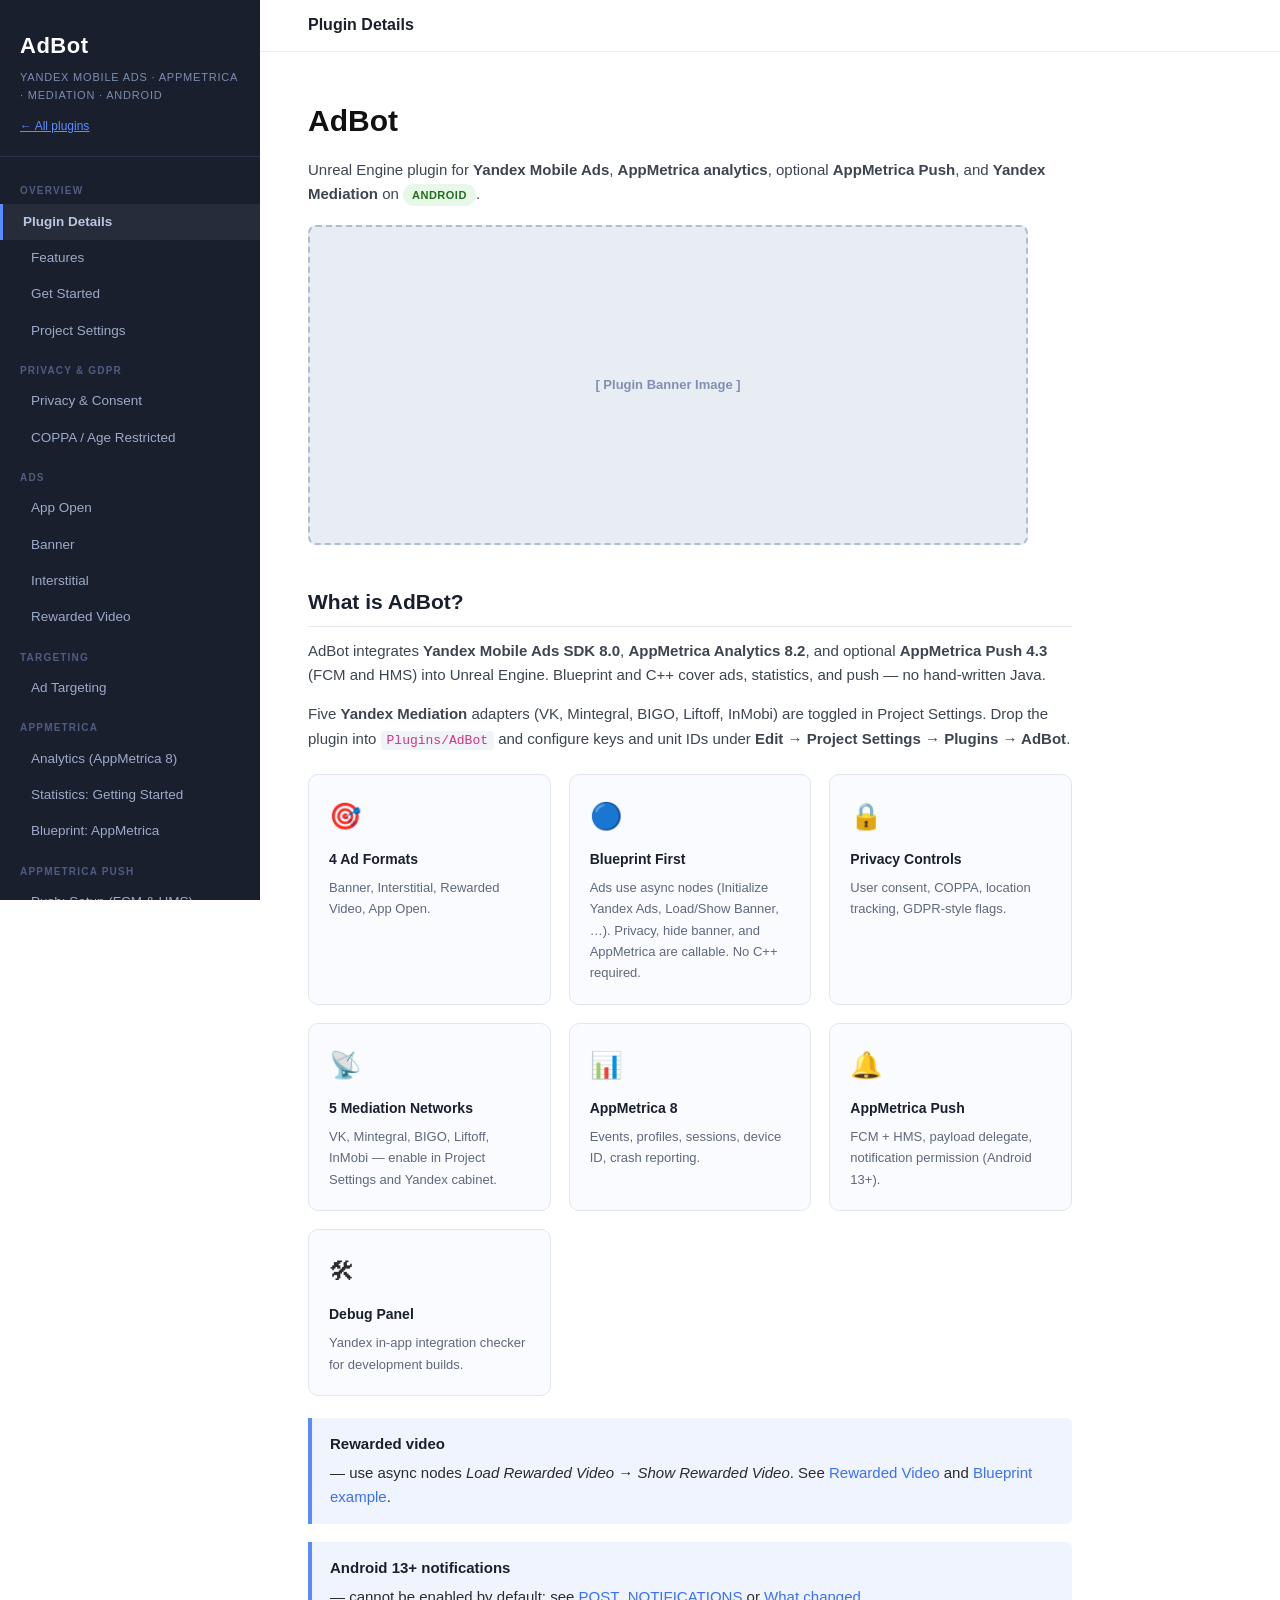
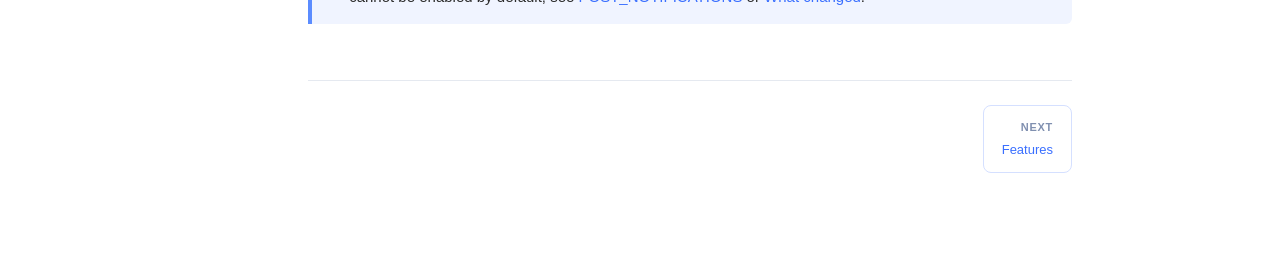
==== adbot/index.html @ af3981cb "44" ====
<!DOCTYPE html>
<html lang="en">
<head>
<meta charset="UTF-8">
<meta name="viewport" content="width=device-width, initial-scale=1.0">
<title>AdBot — Yandex Ads, AppMetrica, Push &amp; Mediation for Unreal Engine</title>
<link rel="stylesheet" href="../css/style.css">
</head>
<body>

<button id="hamburger" onclick="document.getElementById('sidebar').classList.toggle('open')">☰</button>

<!-- ===== SIDEBAR ===== -->
<nav id="sidebar">
  <div class="brand">
    <h1>AdBot</h1>
    <div class="tagline">Yandex Mobile Ads · AppMetrica · Mediation · Android</div>
    <p style="margin-top:12px;font-size:12px;"><a href="../index.html" style="color:#5b8cff;">← All plugins</a></p>
  </div>
  <nav>
    <div class="nav-section">Overview</div>
    <a href="#" class="top-level active" onclick="show('home',this)">Plugin Details</a>
    <a href="#" onclick="show('features',this)">Features</a>
    <a href="#" onclick="show('setup',this)">Get Started</a>
    <a href="#" onclick="show('settings',this)">Project Settings</a>

    <div class="nav-section">Privacy &amp; GDPR</div>
    <a href="#" onclick="show('privacy',this)">Privacy &amp; Consent</a>
    <a href="#" onclick="show('coppa',this)">COPPA / Age Restricted</a>

    <div class="nav-section">Ads</div>
    <a href="#" onclick="show('appopen',this)">App Open</a>
    <a href="#" onclick="show('banner',this)">Banner</a>
    <a href="#" onclick="show('interstitial',this)">Interstitial</a>
    <a href="#" onclick="show('rewarded',this)">Rewarded Video</a>

    <div class="nav-section">Targeting</div>
    <a href="#" onclick="show('targeting',this)">Ad Targeting</a>

    <div class="nav-section">AppMetrica</div>
    <a href="#" onclick="show('appmetrica',this)">Analytics (AppMetrica 8)</a>
    <a href="#" onclick="show('metrica-start',this)">Statistics: Getting Started</a>
    <a href="#" onclick="show('bp-metrica',this)">Blueprint: AppMetrica</a>

    <div class="nav-section">AppMetrica Push</div>
    <a href="#" onclick="show('push-setup',this)">Push: Setup (FCM &amp; HMS)</a>
    <a href="#" onclick="show('bp-push',this)">Blueprint: Push Graphs</a>

    <div class="nav-section">Build &amp; SDK</div>
    <a href="#" onclick="show('integration-changes',this)">What Changed (checklist)</a>
    <a href="#" onclick="show('sdk-build',this)">SDK Versions &amp; Android Build</a>
    <a href="#" onclick="show('tips',this)">Tips &amp; troubleshooting</a>

    <div class="nav-section">Blueprint Examples</div>
    <a href="#" onclick="show('bp-privacy',this)">Privacy</a>
    <a href="#" onclick="show('bp-appopen',this)">App Open</a>
    <a href="#" onclick="show('bp-banner',this)">Banner</a>
    <a href="#" onclick="show('bp-interstitial',this)">Interstitial</a>
    <a href="#" onclick="show('bp-rewarded',this)">Rewarded Video</a>

    <div class="nav-section">C++ Examples</div>
    <a href="#" onclick="show('cpp-setup',this)">C++ Setup</a>
    <a href="#" onclick="show('cpp-banner',this)">Banner</a>
    <a href="#" onclick="show('cpp-interstitial',this)">Interstitial</a>
    <a href="#" onclick="show('cpp-rewarded',this)">Rewarded Video</a>

    <div class="nav-section">Mediation</div>
    <a href="#" onclick="show('mediation',this)">Yandex Mediation (5 networks)</a>

    <div class="nav-section">Support</div>
    <a href="#" onclick="show('faq',this)">FAQ</a>
    <a href="#" onclick="show('debug',this)">Debug Panel</a>
    <a href="#" onclick="show('issues',this)">Issues &amp; requests</a>
    <a href="#" onclick="show('contact',this)">Contact</a>
  </nav>
</nav>

<!-- ===== CONTENT ===== -->
<div id="content">

<!-- HOME -->
<section id="home" class="page-section active">
  <div class="topbar"><h2>Plugin Details</h2></div>
  <article>
    <h1>AdBot</h1>
    <p>Unreal Engine plugin for <strong>Yandex Mobile Ads</strong>, <strong>AppMetrica analytics</strong>, optional <strong>AppMetrica Push</strong>, and <strong>Yandex Mediation</strong> on <span class="badge android">Android</span>.</p>
    <div class="img-placeholder lg">[ Plugin Banner Image ]</div>
    <h2>What is AdBot?</h2>
    <p>AdBot integrates <strong>Yandex Mobile Ads SDK 8.0</strong>, <strong>AppMetrica Analytics 8.2</strong>, and optional <strong>AppMetrica Push 4.3</strong> (FCM and HMS) into Unreal Engine. Blueprint and C++ cover ads, statistics, and push — no hand-written Java.</p>
    <p>Five <strong>Yandex Mediation</strong> adapters (VK, Mintegral, BIGO, Liftoff, InMobi) are toggled in Project Settings. Drop the plugin into <code>Plugins/AdBot</code> and configure keys and unit IDs under <strong>Edit → Project Settings → Plugins → AdBot</strong>.</p>
    <div class="feature-grid">
      <div class="feature-card"><div class="icon">🎯</div><h4>4 Ad Formats</h4><p>Banner, Interstitial, Rewarded Video, App Open.</p></div>
      <div class="feature-card"><div class="icon">🔵</div><h4>Blueprint First</h4><p>Ads use async nodes (Initialize Yandex Ads, Load/Show Banner, …). Privacy, hide banner, and AppMetrica are callable. No C++ required.</p></div>
      <div class="feature-card"><div class="icon">🔒</div><h4>Privacy Controls</h4><p>User consent, COPPA, location tracking, GDPR-style flags.</p></div>
      <div class="feature-card"><div class="icon">📡</div><h4>5 Mediation Networks</h4><p>VK, Mintegral, BIGO, Liftoff, InMobi — enable in Project Settings and Yandex cabinet.</p></div>
      <div class="feature-card"><div class="icon">📊</div><h4>AppMetrica 8</h4><p>Events, profiles, sessions, device ID, crash reporting.</p></div>
      <div class="feature-card"><div class="icon">🔔</div><h4>AppMetrica Push</h4><p>FCM + HMS, payload delegate, notification permission (Android 13+).</p></div>
      <div class="feature-card"><div class="icon">🛠</div><h4>Debug Panel</h4><p>Yandex in-app integration checker for development builds.</p></div>
    </div>

    <div class="callout" style="margin-top:16px;">
      <strong>Rewarded video</strong> — use async nodes <em>Load Rewarded Video</em> → <em>Show Rewarded Video</em>. See <a href="#" onclick="show('rewarded',document.querySelector('[onclick*=rewarded]'));return false;">Rewarded Video</a> and <a href="#" onclick="show('bp-rewarded',document.querySelector('[onclick*=bp-rewarded]'));return false;">Blueprint example</a>.
    </div>
    <div class="callout" style="margin-top:12px;">
      <strong>Android 13+ notifications</strong> — cannot be enabled by default; see <a href="#" onclick="show('push-setup',document.querySelector('[onclick*=push-setup]'));return false;">POST_NOTIFICATIONS</a> or <a href="#" onclick="show('integration-changes',document.querySelector('[onclick*=integration-changes]'));return false;">What changed</a>.
    </div>
    <div class="page-nav">
      <span></span>
      <a href="#" class="next" onclick="show('features',document.querySelector('[onclick*=features]'))">
        <span class="label">Next</span>Features
      </a>
    </div>
  </article>
</section>

<!-- FEATURES -->
<section id="features" class="page-section">
  <div class="topbar"><h2>Features</h2></div>
  <article>
    <h1>Features</h1>
    <h2>Ad Formats</h2>
    <table>
      <thead><tr><th>Format</th><th>Blueprint</th><th>C++</th><th>Notes</th></tr></thead>
      <tbody>
        <tr><td>Banner</td><td>✅ Async nodes</td><td>✅</td><td>8 size presets (0–7), auto-load at startup, Invalid SDK retries, no-fill retry</td></tr>
        <tr><td>Interstitial</td><td>✅ Async nodes</td><td>✅</td><td>Full-screen, load → show pattern</td></tr>
        <tr><td>Rewarded Video</td><td>✅ Async nodes</td><td>✅</td><td>Load → show → Reward Granted; reload after dismiss</td></tr>
        <tr><td>App Open</td><td>✅ Async nodes</td><td>✅</td><td>Vertical format, ideal for splash screens</td></tr>
      </tbody>
    </table>
    <h2>Blueprint async nodes</h2>
    <p>Search the node menu under <strong>AdBot</strong>. Each load/show pair is an async action (execution pins + delegate outputs).</p>
    <table>
      <thead><tr><th>Node</th><th>Menu category</th></tr></thead>
      <tbody>
        <tr><td>Initialize Yandex Ads</td><td>AdBot</td></tr>
        <tr><td>Load Banner / Show Banner</td><td>AdBot | Banner</td></tr>
        <tr><td>Load Interstitial / Show Interstitial</td><td>AdBot | Interstitial</td></tr>
        <tr><td>Load Rewarded Video / Show Rewarded Video</td><td>AdBot | Rewarded</td></tr>
        <tr><td>Load App Open / Show App Open</td><td>AdBot | App Open</td></tr>
      </tbody>
    </table>
    <p>Load/show nodes expose object tokens and structured errors: <strong>Banner View</strong>, <strong>Interstitial Ad</strong>, <strong>Video</strong>, <strong>App Open Ad</strong>, plus <code>FAdBotAdError</code>. Fullscreen tokens are single-use Blueprint proxies; the native Yandex ad object stays on Android.</p>
    <div class="img-placeholder md has-img">
      <img src="images/bp-load-banner-show-banner.png" alt="Load Banner and Show Banner async nodes (AdBot | Banner)" loading="lazy">
    </div>
    <h2>Privacy &amp; Compliance</h2>
    <table>
      <thead><tr><th>Feature</th><th>Blueprint Node</th></tr></thead>
      <tbody>
        <tr><td>User Consent (GDPR)</td><td>Set Yandex Ads User Consent</td></tr>
        <tr><td>Location Tracking</td><td>Set Yandex Ads Location Tracking Enabled</td></tr>
        <tr><td>Age Restricted (COPPA)</td><td>Set Yandex Ads Age Restricted User</td></tr>
        <tr><td>IAB TCF v2.0</td><td>Via certified CMP — SDK reads SharedPreferences</td></tr>
      </tbody>
    </table>
    <h2>Ad Targeting</h2>
    <p>Optional per-request targeting via <code>AdTargeting</code>: age, gender, geo-location, context query, context tags. All configured through Blueprint before loading ads.</p>
    <h2>AppMetrica Analytics (mobile)</h2>
    <p>AdBot ships <strong>AppMetrica Android SDK 8.2.x</strong> — this is the mobile analytics product paired with Yandex Ads (not the web Yandex.Metrica counter). Report custom events, user profiles, sessions, and crashes from Blueprint (<em>AdBot|AppMetrica</em>).</p>
    <h2>Yandex Mediation (5 networks)</h2>
    <p>Optional adapters: <strong>VK Ads (myTarget)</strong>, <strong>Mintegral</strong>, <strong>BIGO Ads</strong>, <strong>Liftoff (Vungle)</strong>, <strong>InMobi</strong>. Each has a toggle under <em>Project Settings → Yandex Mediation (Android)</em>. Enable the network in the <a href="https://partner.yandex.ru/" target="_blank" rel="noopener">Yandex Advertising Network</a> partner cabinet, then rebuild the APK. No extra Blueprint code.</p>
    <h2>AppMetrica Push (optional)</h2>
    <p>When <em>Enable AppMetrica Push</em> is on, the APK includes FCM/HMS providers. See <a href="#" onclick="show('push-setup',document.querySelector('[onclick*=push-setup]'));return false;">Push: Setup</a>.</p>
    <div class="page-nav">
      <a href="#" onclick="show('home',document.querySelector('[onclick*=home]'))"><span class="label">Previous</span>Plugin Details</a>
      <a href="#" class="next" onclick="show('setup',document.querySelector('[onclick*=setup]'))"><span class="label">Next</span>Get Started</a>
    </div>
  </article>
</section>

<!-- GET STARTED -->
<section id="setup" class="page-section">
  <div class="topbar"><h2>Get Started</h2></div>
  <article>
    <h1>Get Started</h1>
    <h2>Requirements</h2>
    <ul>
      <li>Unreal Engine 5.x</li>
      <li>Android target platform configured in project</li>
      <li>minSdkVersion 21 or higher</li>
      <li>Account in <a href="https://partner.yandex.ru/" target="_blank">Yandex Advertising Network</a></li>
    </ul>
    <h2>1. Add the Plugin</h2>
    <p>Copy the <code>AdBot</code> plugin folder into your project's <code>Plugins/</code> directory:</p>
    <pre><code>YourProject/
  Plugins/
    AdBot/          ← paste here
      AdBot.uplugin
      Source/
      Platforms/</code></pre>
    <p>Restart the editor. In <strong>Edit → Plugins</strong>, find <em>AdBot</em> under the Advertising category and enable it.</p>
    <h2>2. Configure Ad Unit IDs</h2>
    <p>Open <strong>Edit → Project Settings → Plugins → AdBot</strong> and enter your Yandex Advertising Network placement IDs:</p>
    <div class="img-placeholder md has-img">
      <img src="images/project-settings-adbot.png" alt="Edit → Project Settings → Plugins → AdBot" loading="lazy">
    </div>
    <table>
      <thead><tr><th>Setting</th><th>Description</th></tr></thead>
      <tbody>
        <tr><td>Banner Ad Unit ID</td><td>Placement ID for banner ads</td></tr>
        <tr><td>Interstitial Unit ID</td><td>Placement ID for interstitial ads</td></tr>
        <tr><td>Rewarded Unit ID</td><td>Placement ID for rewarded video</td></tr>
        <tr><td>App Open Ad Unit ID</td><td>Placement ID for app-open format</td></tr>
        <tr><td>Default Banner Size Preset</td><td>Fallback only if <em>Auto Load Banner on SDK Init</em> is on (index 0 = Sticky 320&nbsp;dp classic banner)</td></tr>
        <tr><td>Auto Load Banner on SDK Init</td><td>Off by default — use <em>Load Banner</em> from Blueprint for size</td></tr>
        <tr><td>Init Yandex Ads SDK at Startup</td><td>Initialize from <code>GameActivity.onCreate</code> — or call async <em>Initialize Yandex Ads</em> from Blueprint</td></tr>
        <tr><td>AppMetrica API Key</td><td>AppMetrica cabinet key — strongly recommended for Ads 8</td></tr>
        <tr><td>Init AppMetrica at Startup</td><td><code>AppMetrica.activate</code> from onCreate</td></tr>
        <tr><td>Banner No-Fill Max Retries</td><td>Auto-retry count on empty inventory (0 = disabled)</td></tr>
        <tr><td>Banner No-Fill Retry Delay</td><td>Seconds between auto-retries (1–600)</td></tr>
      </tbody>
    </table>
    <div class="callout">
      <strong>Demo ad units for testing</strong>
      Yandex provides demo placement IDs that always return test ads:<br>
      <code>demo-banner-yandex</code> · <code>demo-interstitial-yandex</code> · <code>demo-rewarded-yandex</code> · <code>demo-appopenad-yandex</code>
    </div>
    <h2>3. Initialize in Blueprint</h2>
    <p>Recommended chain: privacy → <strong>Activate AppMetrica</strong> (or <em>Init AppMetrica at Startup</em>) → <strong>Initialize Yandex Ads</strong> once per session (Game Instance <em>Event Init</em>), unless <em>Init Yandex Ads SDK at Startup</em> already ran on Android:</p>
    <div class="img-placeholder md has-img">
      <img src="images/bp-load-ad-async-nodes.png" alt="AdBot async load nodes: Load Banner, Load Interstitial, Load Rewarded Video, Load App Open" loading="lazy">
    </div>
    <div class="callout warn">
      <strong>Privacy first</strong>
      If you use a consent dialog, call <strong>Set Yandex Ads User Consent</strong> and other privacy nodes <em>before</em> <strong>Initialize Yandex Ads</strong> (or before the first ad load if using startup init).
    </div>
    <h2>4. Package for Android</h2>
    <p>Build the project targeting Android. The plugin's UPL adds Yandex SDK and VK adapter Gradle dependencies automatically.</p>
    <div class="page-nav">
      <a href="#" onclick="show('features',document.querySelector('[onclick*=features]'))"><span class="label">Previous</span>Features</a>
      <a href="#" class="next" onclick="show('settings',document.querySelector('[onclick*=settings]'))"><span class="label">Next</span>Project Settings</a>
    </div>
  </article>
</section>

<!-- INTEGRATION CHANGES -->
<section id="integration-changes" class="page-section">
  <div class="topbar"><h2>What Changed</h2></div>
  <article>
    <h1>Integration checklist — what changed</h1>
    <p>If you upgraded AdBot or moved settings out of <code>DefaultGame.ini</code>, verify this table. <strong>Much of the Android behaviour is no longer “set once in Editor only”.</strong></p>
    <table>
      <thead><tr><th>Topic</th><th>Old assumption</th><th>Current behaviour</th></tr></thead>
      <tbody>
        <tr><td><strong>Settings file</strong></td><td><code>[/Script/AdBot.AdBotSettings]</code> in <code>DefaultGame.ini</code></td><td><strong>Ignored.</strong> Use <code>Config/DefaultAdBot.ini</code> only (<code>config = AdBot</code>).</td></tr>
        <tr><td><strong>Packaging</strong></td><td>Any copied ini path</td><td>UPL reads <strong>project root</strong> <code>Config/DefaultAdBot.ini</code>. In <code>DefaultGame.ini</code>, <code>AllowedConfigFiles</code> must be <code>Config/DefaultAdBot.ini</code> (not a wrong subfolder).</td></tr>
        <tr><td><strong>Banner size</strong></td><td>One preset in Project Settings</td><td><strong>Load Banner → Banner Size</strong> wins. <em>Default Banner Size Preset</em> applies only if <em>Auto Load Banner on SDK Init</em> is on and Blueprint has not called <em>Load Banner</em>.</td></tr>
        <tr><td><strong>AppMetrica statistics</strong></td><td>Same switch as push</td><td><strong>Independent.</strong> Analytics can work while push does not.</td></tr>
        <tr><td><strong>Push activation</strong></td><td>Immediate at startup</td><td>With <em>Init AppMetrica Push at Startup</em>, activation waits for Yandex SDK init and <strong>first successful banner</strong> <code>onAdLoaded</code> (~90&nbsp;s fallback).</td></tr>
        <tr><td><strong>HMS transport</strong></td><td>Often on by default</td><td><strong>Off by default</strong> — enable only for Huawei with HMS credentials.</td></tr>
        <tr><td><strong>Notifications (Android 13+)</strong></td><td>Manifest permission = notifications on</td><td><strong>Not true.</strong> User must approve the runtime dialog — see <a href="#" onclick="show('push-setup',document.querySelector('[onclick*=push-setup]'));return false;">Push setup</a>.</td></tr>
        <tr><td><strong>Firebase / FCM</strong></td><td>Only manual fields or only json path</td><td><strong>Prefer Google Services Json</strong> toggle + <strong>Google Services Json Path</strong> (when On and file exists), or toggle Off + manual Firebase fields. Rebuild APK after change.</td></tr>
        <tr><td><strong>SDK init (Blueprint)</strong></td><td>Callable <em>Load Ad Data</em></td><td>Async <strong>Initialize Yandex Ads</strong> → exec <em>Ad Data Loaded</em>. Pure <strong>Is Ad Data Loaded</strong> to gate loads.</td></tr>
      </tbody>
    </table>
    <div class="callout danger">
      <strong>Notifications off after install (Android 13+)</strong>
      You <strong>cannot</strong> enable notifications “by default” without a user dialog. Manifest <code>POST_NOTIFICATIONS</code> + <em>Request Post Notifications Permission</em> in Blueprint are both required.
    </div>
    <h2>Кратко (RU)</h2>
    <ul>
      <li>Настройки AdBot — только в <code>Config/DefaultAdBot.ini</code>, не в <code>DefaultGame.ini</code>.</li>
      <li><strong>Статистика</strong> AppMetrica и <strong>push</strong> — разные цепочки; статистика может работать без доставки push.</li>
      <li><strong>Android 13+:</strong> уведомления <strong>нельзя</strong> включить автоматически — нужен системный диалог и согласие пользователя.</li>
      <li>После изменения push/Firebase — <strong>полная пересборка APK</strong>.</li>
      <li><strong>Firebase:</strong> переключатель <em>Prefer Google Services Json</em> + путь к json <strong>или</strong> ручные поля Firebase (см. Project Settings).</li>
    </ul>
    <div class="page-nav">
      <a href="#" onclick="show('settings',document.querySelector('[onclick*=settings]'))"><span class="label">Previous</span>Project Settings</a>
      <a href="#" onclick="show('push-setup',document.querySelector('[onclick*=push-setup]'))"><span class="label">Next</span>Push setup</a>
    </div>
  </article>
</section>

<!-- PROJECT SETTINGS -->
<section id="settings" class="page-section">
  <div class="topbar"><h2>Project Settings</h2></div>
  <article>
    <h1>Project Settings</h1>
    <p>All AdBot settings live in <strong>Edit → Project Settings → Plugins → AdBot</strong> and are saved to <code>Config/DefaultAdBot.ini</code> in the <strong>project root</strong> (<code>config = AdBot</code>). Do <strong>not</strong> use <code>DefaultGame.ini</code> for <code>[/Script/AdBot.AdBotSettings]</code> — that section is ignored.</p>
    <div class="img-placeholder md has-img">
      <img src="images/project-settings-adbot.png" alt="Project Settings → Plugins → AdBot panel" loading="lazy">
    </div>
    <h2>Startup</h2>
    <table>
      <thead><tr><th>Property</th><th>Default</th><th>Description</th></tr></thead>
      <tbody>
        <tr><td>Init Yandex Ads SDK at Startup (Android)</td><td>On</td><td>Runs <code>YandexAds.initialize</code> from <code>GameActivity.onCreate</code> using unit IDs below. If off, call async <em>Initialize Yandex Ads</em> from Blueprint.</td></tr>
        <tr><td>Auto Load Banner on SDK Init</td><td>Off</td><td>When on, first banner uses <em>Default Banner Size Preset</em> without Blueprint <em>Load Banner</em></td></tr>
        <tr><td>Init AppMetrica at Startup (Android)</td><td>Off</td><td>Runs <code>AppMetrica.activate</code> from onCreate — enable if you use analytics before Blueprint</td></tr>
      </tbody>
    </table>
    <h2>Yandex Mobile Ads</h2>
    <table>
      <thead><tr><th>Property</th><th>Type</th><th>Default</th><th>Description</th></tr></thead>
      <tbody>
        <tr><td>Banner Ad Unit ID</td><td>String</td><td>—</td><td>Yandex banner placement ID</td></tr>
        <tr><td>Default Banner Size Preset</td><td>Enum (0–7)</td><td>Sticky 320&nbsp;dp (0)</td><td>Only when <em>Auto Load Banner on SDK Init</em> is on; otherwise use <em>Load Banner → Banner Size</em></td></tr>
        <tr><td>Interstitial Unit ID</td><td>String</td><td>—</td><td>Interstitial placement ID</td></tr>
        <tr><td>Rewarded Unit ID</td><td>String</td><td>—</td><td>Rewarded video placement ID</td></tr>
        <tr><td>App Open Ad Unit ID</td><td>String</td><td>—</td><td>App-open placement ID</td></tr>
        <tr><td>Banner No-Fill Max Retries</td><td>Int (0–20)</td><td>3</td><td>Auto-retries on empty ad inventory</td></tr>
        <tr><td>Banner No-Fill Retry Delay</td><td>Int (1–600 s)</td><td>20</td><td>Pause between auto-retries</td></tr>
      </tbody>
    </table>
    <h2>AppMetrica</h2>
    <table>
      <thead><tr><th>Property</th><th>Default</th><th>Description</th></tr></thead>
      <tbody>
        <tr><td>AppMetrica API Key</td><td>—</td><td>From <a href="https://appmetrica.yandex.com/" target="_blank">AppMetrica</a> cabinet (same Android app). Required for reliable Yandex Ads 8 banner/WebView path</td></tr>
        <tr><td>Session Timeout (seconds)</td><td>10</td><td>AppMetrica session timeout</td></tr>
        <tr><td>Enable SDK Logs</td><td>Off</td><td>AppMetrica Logcat (development)</td></tr>
        <tr><td>Activity Auto Tracking</td><td>On</td><td>Automatic activity lifecycle events</td></tr>
        <tr><td>Location Tracking</td><td>Off</td><td>Only enable with user consent</td></tr>
        <tr><td>Crash Reporting</td><td>On</td><td>Send crashes to AppMetrica</td></tr>
        <tr><td>Statistics Enabled</td><td>On</td><td>Master switch for sending statistics to AppMetrica servers</td></tr>
      </tbody>
    </table>
    <h2>Yandex Mediation (Android)</h2>
    <p>Each adapter increases APK size. Disable unused networks before release.</p>
    <table>
      <thead><tr><th>Property</th><th>Default</th><th>Gradle adapter (when ON)</th></tr></thead>
      <tbody>
        <tr><td>Enable VK Ads (myTarget)</td><td>Off</td><td><code>mobileads-mytarget:5.45.3.1</code></td></tr>
        <tr><td>Enable Mintegral</td><td>Off</td><td><code>mobileads-mintegral:17.0.41.0</code></td></tr>
        <tr><td>Enable BIGO Ads</td><td>Off</td><td><code>mobileads-bigoads:5.7.0.0</code></td></tr>
        <tr><td>Enable Liftoff (Vungle)</td><td>Off</td><td><code>mobileads-vungle:7.7.0.0</code></td></tr>
        <tr><td>Enable InMobi</td><td>Off</td><td><code>mobileads-inmobi:11.0.0.0</code></td></tr>
      </tbody>
    </table>
    <h2>AppMetrica Push (Android)</h2>
    <table>
      <thead><tr><th>Property</th><th>Default</th><th>Description</th></tr></thead>
      <tbody>
        <tr><td>Enable AppMetrica Push</td><td>Off</td><td>Master switch — adds push SDK + <code>POST_NOTIFICATIONS</code> to manifest; <strong>requires APK rebuild</strong>. Does not enable the system Notifications toggle on Android 13+.</td></tr>
        <tr><td>Init AppMetrica Push at Startup</td><td>Off</td><td>Defers <code>AppMetricaPush.activate</code> until SDK init + first banner <code>onAdLoaded</code></td></tr>
        <tr><td>Use Firebase Transport (FCM)</td><td>On</td><td>FCM + <code>push-provider-firebase</code></td></tr>
        <tr><td>Use HMS Transport</td><td>Off</td><td>Huawei Push + <code>push-provider-hms</code> — enable only on Huawei devices</td></tr>
        <tr><td>Prefer Google Services Json</td><td>Off</td><td>When <strong>On</strong>, use <code>google-services.json</code> from the path below instead of manual Firebase fields</td></tr>
        <tr><td>Google Services Json Path</td><td>—</td><td>Relative to project root, e.g. <code>Build/Android/google-services.json</code>. Shown when toggle is On; file must exist at APK build time</td></tr>
        <tr><td>Firebase App ID / Sender ID / API Key / Project ID</td><td>—</td><td>When toggle is <strong>Off</strong> (or On but file missing) — see <a href="#" onclick="show('push-setup',document.querySelector('[onclick*=push-setup]'));return false;">Push setup</a></td></tr>
        <tr><td>HMS App ID</td><td>—</td><td>From <code>agconnect-services.json</code> → <code>app_id</code></td></tr>
      </tbody>
    </table>
    <div class="callout warn">
      <strong>Do not mix plugins</strong>
      Disable the marketplace <em>YandexAppMetrica</em> plugin (mobmetricalib 5.x) when using AdBot — only one AppMetrica integration per app.
    </div>
    <div class="callout">
      <strong>Config/DefaultAdBot.ini</strong>
      Settings are saved under <code>[/Script/AdBot.AdBotSettings]</code> in the project root. Android UPL reads this file at package time. Also add <code>+ExtraPermissions=android.permission.POST_NOTIFICATIONS</code> under UE Android settings (<code>DefaultEngine.ini</code>).
    </div>
    <div class="callout warn">
      <strong>Statistics ≠ push</strong>
      AppMetrica events can work while push notifications do not (missing Firebase manifest meta, push not activated, or notification permission denied on Android 13+).
    </div>
    <div class="page-nav">
      <a href="#" onclick="show('setup',document.querySelector('[onclick*=setup]'))"><span class="label">Previous</span>Get Started</a>
      <a href="#" class="next" onclick="show('integration-changes',document.querySelector('[onclick*=integration-changes]'))"><span class="label">Next</span>What Changed</a>
    </div>
  </article>
</section>

<!-- PRIVACY -->
<section id="privacy" class="page-section">
  <div class="topbar"><h2>Privacy &amp; Consent</h2></div>
  <article>
    <h1>Privacy &amp; Consent</h1>
    <p>AdBot exposes all Yandex SDK privacy controls as Blueprint nodes in the <strong>AdBot | Yandex Privacy</strong> category.</p>
    <div class="callout warn">
      <strong>Call privacy nodes before Initialize Yandex Ads</strong>
      Privacy flags are applied to Yandex SDK before <code>YandexAds.initialize</code>. Calling them after initialization is supported but preferred before the async <em>Initialize Yandex Ads</em> node (or before startup init runs).
    </div>
    <h2>Available Nodes</h2>
    <table>
      <thead><tr><th>Blueprint Node</th><th>Android API</th><th>Description</th></tr></thead>
      <tbody>
        <tr><td>Set Yandex Ads User Consent</td><td>YandexAds.setUserConsent</td><td>GDPR-style personalized ad consent (true/false)</td></tr>
        <tr><td>Set Yandex Ads Location Tracking Enabled</td><td>YandexAds.setLocationTracking</td><td>Enable after user consents to location use</td></tr>
        <tr><td>Set Yandex Ads Age Restricted User</td><td>YandexAds.setAgeRestricted</td><td>COPPA — mark user as under 13</td></tr>
        <tr><td>Set Yandex Ads SDK Logging Enabled</td><td>YandexAds.enableLogging</td><td>Logcat integration logs. Default: OFF</td></tr>
        <tr><td>Set Yandex Ads Debug Error Indicator Enabled</td><td>YandexAds.enableDebugErrorIndicator</td><td>Toast indicator for debug builds</td></tr>
        <tr><td>Show Yandex Ads Debug Panel</td><td>YandexAds.showDebugPanel</td><td>Opens Yandex in-app debug panel</td></tr>
      </tbody>
    </table>
    <h2>IAB TCF v2.0</h2>
    <p>If you use a certified CMP (Consent Management Platform), Yandex SDK reads <code>IABTCF_*</code> keys from Android <code>SharedPreferences</code> automatically. You do not need Blueprint nodes for this — just delay ads until the CMP finishes.</p>
    <div class="page-nav">
      <a href="#" onclick="show('settings',document.querySelector('[onclick*=settings]'))"><span class="label">Previous</span>Project Settings</a>
      <a href="#" class="next" onclick="show('coppa',document.querySelector('[onclick*=coppa]'))"><span class="label">Next</span>COPPA</a>
    </div>
  </article>
</section>

<!-- COPPA -->
<section id="coppa" class="page-section">
  <div class="topbar"><h2>COPPA / Age Restricted</h2></div>
  <article>
    <h1>COPPA / Age Restricted User</h1>
    <p>If your app targets children under 13, you must notify the Yandex Mobile Ads SDK on every app launch.</p>
    <div class="callout danger">
      <strong>Must call every launch</strong>
      Yandex documentation requires <code>setAgeRestricted</code> to be transmitted each time the app starts.
    </div>
    <h2>Blueprint</h2>
    <div class="img-placeholder md has-img">
      <img src="images/bp-yandex-privacy-targeting-nodes.png" alt="AdBot privacy and targeting nodes (Set Yandex Ads Age Restricted User, consent, targeting)" loading="lazy">
    </div>
    <pre><code><span class="cm">// Call before Initialize Yandex Ads (or before first ad if using startup init)</span>
<span class="kw">Set Yandex Ads Age Restricted User</span> (Age Restricted: <span class="kw">true</span>)</code></pre>
    <h2>C++</h2>
    <pre><code><span class="kw">#include</span> <span class="str">"AdBotBlueprintLibrary.h"</span>

<span class="cm">// On BeginPlay or before LoadAdData</span>
<span class="type">UAdBotBlueprintLibrary</span>::<span class="fn">SetYandexAdsAgeRestrictedUser</span>(<span class="kw">true</span>);</code></pre>
    <div class="page-nav">
      <a href="#" onclick="show('privacy',document.querySelector('[onclick*=privacy]'))"><span class="label">Previous</span>Privacy &amp; Consent</a>
      <a href="#" class="next" onclick="show('appopen',document.querySelector('[onclick*=appopen]'))"><span class="label">Next</span>App Open</a>
    </div>
  </article>
</section>

<!-- APP OPEN -->
<section id="appopen" class="page-section">
  <div class="topbar"><h2>App Open</h2></div>
  <article>
    <h1>App Open Ads</h1>
    <p>App open ads appear when users launch or return to the app. They can be closed at any time and are served from the vertical-only format in the Yandex network.</p>
    <h2>Async node flow</h2>
    <ol>
      <li>Configure <strong>App Open Ad Unit ID</strong> in Project Settings.</li>
      <li>After <strong>Initialize Yandex Ads</strong> (or startup init), call <strong>Load App Open</strong>.</li>
      <li>On <em>Ad Loaded</em> — pass <strong>App Open Ad</strong> into <strong>Show App Open</strong>.</li>
      <li>On <em>Ad Dismissed</em> — call <strong>Load App Open</strong> again before the next show.</li>
    </ol>
    <h2>App Open outputs</h2>
    <p><strong>Load App Open</strong> and <strong>Show App Open</strong> expose <strong>App Open Ad</strong> and <strong>Error</strong>. The ad token is single-use; reload after dismiss or failed show.</p>
    <table>
      <thead><tr><th>Pin</th><th>When it fires</th></tr></thead>
      <tbody>
        <tr><td>Ad Loaded</td><td>Creative ready (Load App Open)</td></tr>
        <tr><td>Ad Shown</td><td>Ad appeared on screen</td></tr>
        <tr><td>Failed To Show</td><td>Show call failed</td></tr>
        <tr><td>Ad Dismissed</td><td>User closed the ad</td></tr>
      </tbody>
    </table>
    <div class="img-placeholder lg has-img">
      <img src="images/bp-app-open-load-show.png" alt="Load App Open → Ad Loaded → Show App Open (AdBot | App Open)" loading="lazy">
    </div>
    <div class="page-nav">
      <a href="#" onclick="show('coppa',document.querySelector('[onclick*=coppa]'))"><span class="label">Previous</span>COPPA</a>
      <a href="#" class="next" onclick="show('banner',document.querySelector('[onclick*=banner]'))"><span class="label">Next</span>Banner</a>
    </div>
  </article>
</section>

<!-- BANNER -->
<section id="banner" class="page-section">
  <div class="topbar"><h2>Banner</h2></div>
  <article>
    <h1>Banner Ads</h1>
    <p>Banners are small ads displayed at the bottom of the screen without blocking content. AdBot supports sticky and adaptive inline sizes.</p>
    <h2>Banner Size Presets (<code>EAdBotBannerSizePreset</code>)</h2>
    <p>Blueprint enum index <strong>0–7</strong> (8 items). In the editor dropdown, <em>Inline max height 90 dp</em> is index <strong>7</strong> (8th item if counting from 1).</p>
    <table>
      <thead><tr><th>Index</th><th>Preset name</th><th>Yandex SDK</th><th>Notes</th></tr></thead>
      <tbody>
        <tr><td>0</td><td>Sticky 320 dp</td><td><code>BannerAdSize.sticky(activity, 320)</code></td><td>Legacy default; on UE + demo ID may hit <em>Invalid SDK state</em></td></tr>
        <tr><td>1</td><td>Sticky full width</td><td><code>BannerAdSize.sticky(activity, screenWidth)</code></td><td>Full width sticky</td></tr>
        <tr><td>2</td><td>Inline max height 250 dp</td><td><code>BannerAdSize.inline(activity, w, 250)</code></td><td></td></tr>
        <tr><td>3</td><td>Inline max height 300 dp</td><td><code>BannerAdSize.inline(activity, w, 300)</code></td><td></td></tr>
        <tr><td>4</td><td>Inline max height 400 dp</td><td><code>BannerAdSize.inline(activity, w, 400)</code></td><td></td></tr>
        <tr><td>5</td><td>Inline max height = screen</td><td><code>BannerAdSize.inline(activity, w, min(screenH, 480))</code></td><td>Capped for UE stability</td></tr>
        <tr><td>6</td><td>Inline max height 50 dp</td><td><code>BannerAdSize.inline(activity, w, 50)</code></td><td>Low strip — not the same as 90&nbsp;dp</td></tr>
        <tr><td>7</td><td>Inline max height 90 dp</td><td><code>BannerAdSize.inline(activity, w, 90)</code></td><td><strong>Recommended</strong> for bottom HUD; also <em>Default Banner Size Preset</em> in Project Settings</td></tr>
      </tbody>
    </table>
    <h2>Auto-load at startup</h2>
    <p>Only when <em>Auto Load Banner on SDK Init</em> is <strong>on</strong> (and a banner unit ID is set), Android loads the first banner using <strong>Default Banner Size Preset</strong> without Blueprint <em>Load Banner</em>. With the toggle off (default), call <em>Load Banner</em> after SDK init — <em>Load Banner → Banner Size</em> always overrides the preset.</p>
    <h2>No-Fill Auto-Retry</h2>
    <p>When Yandex returns empty inventory, the plugin automatically retries. Configure retries and delay in Project Settings (<em>Banner No-Fill Max Retries</em> / <em>Banner No-Fill Retry Delay Seconds</em>).</p>
    <h2>Blueprint outputs</h2>
    <p><strong>Load Banner</strong> outputs <strong>Banner View</strong> and <strong>Error</strong>. Save <strong>Banner View</strong> in a Blueprint variable and pass it into <strong>Show Banner</strong>. <strong>Show Banner</strong> returns the same <strong>Banner View</strong> plus <strong>Error</strong> on validation failures.</p>
    <h2>Async exec pins (Blueprint)</h2>
    <table>
      <thead><tr><th>Node</th><th>Pin</th><th>When it fires</th></tr></thead>
      <tbody>
        <tr><td>Load Banner</td><td>Ad Loaded</td><td>Creative ready — wire <strong>Banner View</strong> into Show Banner</td></tr>
        <tr><td>Load Banner</td><td>Failed To Load</td><td>Load error — read <strong>Error</strong></td></tr>
        <tr><td>Show Banner</td><td>Then</td><td>Show request sent to native layer</td></tr>
        <tr><td>Show Banner</td><td>Failed To Show</td><td>Validation failed — read <strong>Error</strong></td></tr>
      </tbody>
    </table>
    <p class="callout" style="margin-top:12px;">C++ integrations can still bind <code>UAdBotSubsystem::OnBannerLoaded</code> and related multicast delegates; Blueprint graphs should use the async nodes above.</p>
    <div class="img-placeholder lg has-img">
      <img src="images/bp-banner-load-show.png" alt="Load Banner → Show Banner (Inline 90 dp, bottom anchor)" loading="lazy">
    </div>
    <div class="page-nav">
      <a href="#" onclick="show('appopen',document.querySelector('[onclick*=appopen]'))"><span class="label">Previous</span>App Open</a>
      <a href="#" class="next" onclick="show('interstitial',document.querySelector('[onclick*=interstitial]'))"><span class="label">Next</span>Interstitial</a>
    </div>
  </article>
</section>

<!-- INTERSTITIAL -->
<section id="interstitial" class="page-section">
  <div class="topbar"><h2>Interstitial</h2></div>
  <article>
    <h1>Interstitial Ads</h1>
    <p>Full-screen ads displayed during natural breaks in the app, such as between game levels. Users can close them and return to the game.</p>
    <h2>Async node flow</h2>
    <ol>
      <li>Call <strong>Load Interstitial</strong> (async).</li>
      <li>On <em>Ad Loaded</em> — pass <strong>Interstitial Ad</strong> into <strong>Show Interstitial</strong> at a natural pause.</li>
      <li>On <em>Ad Dismissed</em> — call <strong>Load Interstitial</strong> again before the next show.</li>
    </ol>
    <div class="callout">
      <strong>One ad at a time</strong>
      The plugin guards against double-show. Only one interstitial can be shown at a time.
    </div>
    <h2>Interstitial outputs</h2>
    <p><strong>Load Interstitial</strong> and <strong>Show Interstitial</strong> expose <strong>Interstitial Ad</strong> and <strong>Error</strong>. The ad token is single-use; reload after dismiss or failed show.</p>
    <table>
      <thead><tr><th>Pin</th><th>Description</th></tr></thead>
      <tbody>
        <tr><td>Ad Loaded</td><td>Ready to show (Load Interstitial)</td></tr>
        <tr><td>Ad Shown</td><td>Appeared on screen</td></tr>
        <tr><td>Failed To Show</td><td>Show failed</td></tr>
        <tr><td>Ad Dismissed</td><td>Closed by user — reload before next show</td></tr>
      </tbody>
    </table>
    <div class="img-placeholder lg has-img">
      <img src="images/bp-interstitial-load-show.png" alt="Load Interstitial → Ad Loaded → Show Interstitial (AdBot | Interstitial)" loading="lazy">
    </div>
    <div class="page-nav">
      <a href="#" onclick="show('banner',document.querySelector('[onclick*=banner]'))"><span class="label">Previous</span>Banner</a>
      <a href="#" class="next" onclick="show('rewarded',document.querySelector('[onclick*=rewarded]'))"><span class="label">Next</span>Rewarded Video</a>
    </div>
  </article>
</section>

<!-- REWARDED -->
<section id="rewarded" class="page-section">
  <div class="topbar"><h2>Rewarded Video</h2></div>
  <article>
    <h1>Rewarded Video</h1>
    <p>Users voluntarily watch a rewarded video to earn in-game currency, extra lives, or other bonuses. AdBot exposes <strong>Load Rewarded Video</strong> and <strong>Show Rewarded Video</strong> async nodes (category <em>AdBot | Rewarded</em>).</p>
    <div class="callout">
      <strong>Recommended order on Android</strong>
      Initialize SDK → <strong>Load Banner</strong> → <strong>Show Banner</strong> (wait for banner impression) → <strong>Load Rewarded Video</strong> → on <em>Ad Loaded</em>, <strong>Show Rewarded Video</strong>. This primes the WebView pipeline used by Unreal <code>GameActivity</code>.
    </div>
    <h2>Project Settings</h2>
    <p>Set <strong>Rewarded Ad Unit ID</strong> (<code>demo-rewarded-yandex</code> for testing, or your <code>R-M-…</code> block for production). Rebuild the APK after changing unit IDs.</p>
    <h2>Async node flow</h2>
    <div class="img-placeholder lg has-img">
      <img src="images/bp-rewarded-load-show.png" alt="Load Rewarded Video → Ad Loaded → Show Rewarded Video (Video, RewardType, RewardCount, Error)" loading="lazy">
    </div>
    <ol>
      <li>Add <strong>Load Rewarded Video</strong>. Optional <em>Context Tags</em> (targeting keywords for this request).</li>
      <li>On <em>Ad Loaded</em> — pass the <strong>Video</strong> output into <strong>Show Rewarded Video</strong>.</li>
      <li>On <em>Failed To Load</em> — read the <strong>Error</strong> structure (<code>Code</code>, <code>Message</code>, <code>Domain</code>).</li>
      <li>On <em>Reward Granted</em> — grant <code>RewardType</code> / <code>RewardCount</code> to the player.</li>
      <li>On <em>Ad Dismissed</em> or <em>Failed To Show</em> — call <strong>Load Rewarded Video</strong> again before the next show (one creative = one show).</li>
    </ol>
    <h2>Outputs of Load Rewarded Video</h2>
    <p>Both <em>Ad Loaded</em> and <em>Failed To Load</em> expose the same data pins: <strong>Video</strong> and <strong>Error</strong>. On success, <code>Error.bHasError</code> is false. On failure, <strong>Video</strong> is empty and <strong>Error</strong> contains the Yandex load error.</p>
    <table>
      <thead><tr><th>Pin</th><th>Description</th></tr></thead>
      <tbody>
        <tr><td>Video</td><td>Blueprint token for the loaded Yandex rewarded creative. Wire it into Show Rewarded Video.</td></tr>
        <tr><td>Error</td><td><code>FAdBotAdError</code> from Yandex <code>AdRequestError</code> (description + code).</td></tr>
      </tbody>
    </table>
    <h2>Outputs of Show Rewarded Video</h2>
    <p>All exec outputs expose the same data pins: <strong>Video</strong>, <strong>RewardType</strong>, <strong>RewardCount</strong>, and <strong>Error</strong>. Reward fields are filled on <em>Reward Granted</em>; <strong>Error</strong> is filled on <em>Failed To Show</em>.</p>
    <table>
      <thead><tr><th>Pin</th><th>Description</th></tr></thead>
      <tbody>
        <tr><td>Video</td><td>The rewarded video token used by this show request.</td></tr>
        <tr><td>Reward Granted</td><td>User earned the reward (<code>RewardType</code>, <code>RewardCount</code>) from Yandex <code>Reward</code>.</td></tr>
        <tr><td>Ad Impression</td><td>Impression recorded by the SDK</td></tr>
        <tr><td>Ad Shown</td><td>Ad appeared on screen</td></tr>
        <tr><td>Ad Dismissed</td><td>User closed the ad — reload before next show</td></tr>
        <tr><td>Failed To Show</td><td>Show could not start — read the structured <strong>Error</strong> pin and offer a fallback.</td></tr>
      </tbody>
    </table>
    <div class="callout">
      <strong>Where the data comes from</strong>
      <code>Reward.getType()</code> → <code>RewardType</code>, <code>Reward.getAmount()</code> → <code>RewardCount</code>, and Yandex <code>AdRequestError</code>/<code>AdError</code> → <code>FAdBotAdError</code>.
    </div>
    <div class="callout warn">
      <strong>Context tags</strong>
      Tags on <em>Load Rewarded Video</em> merge with the global targeting snapshot (<em>Set Yandex Ad Targeting Context Tags</em>). Snapshot tags come first; per-load tags are appended without duplicates.
    </div>
    <div class="page-nav">
      <a href="#" onclick="show('interstitial',document.querySelector('[onclick*=interstitial]'))"><span class="label">Previous</span>Interstitial</a>
      <a href="#" class="next" onclick="show('targeting',document.querySelector('[onclick*=targeting]'))"><span class="label">Next</span>Ad Targeting</a>
    </div>
  </article>
</section>

<!-- TARGETING -->
<section id="targeting" class="page-section">
  <div class="topbar"><h2>Ad Targeting</h2></div>
  <article>
    <h1>Ad Targeting</h1>
    <p>Optional additional data improves ad relevance and revenue. Configure a targeting snapshot once; it is applied automatically to all ad requests (banner, interstitial, rewarded, app open).</p>
    <div class="callout warn">
      <strong>Location consent required</strong>
      Before passing location data, call <strong>Set Yandex Ads Location Tracking Enabled (true)</strong> — only after the user consents to location use.
    </div>
    <h2>Targeting Nodes (AdBot | Yandex Targeting)</h2>
    <table>
      <thead><tr><th>Blueprint Node</th><th>Parameter</th><th>Example</th></tr></thead>
      <tbody>
        <tr><td>Set Yandex Ad Targeting Age</td><td>String</td><td>"25"</td></tr>
        <tr><td>Set Yandex Ad Targeting Gender</td><td>EAdBotYandexTargetingGender</td><td>Male / Female / Unknown</td></tr>
        <tr><td>Set Yandex Ad Targeting Location</td><td>bool, Latitude, Longitude, Provider</td><td>true, 55.75, 37.62, "gps"</td></tr>
        <tr><td>Set Yandex Ad Targeting Context Query</td><td>String</td><td>"Buy a car in Moscow"</td></tr>
        <tr><td>Set Yandex Ad Targeting Context Tags</td><td>Array of String</td><td>["car", "used", "Moscow"]</td></tr>
        <tr><td>Clear Yandex Ad Targeting</td><td>—</td><td>Resets all targeting fields</td></tr>
      </tbody>
    </table>
    <h2>Recommended Order</h2>
    <pre><code>① <span class="kw">Set Yandex Ads User Consent</span>     (AdBot|Yandex Privacy)
② <span class="kw">Activate AppMetrica</span>            (AdBot|AppMetrica) — or enable Init AppMetrica at Startup
③ <span class="kw">Set Yandex Ad Targeting …</span>      (optional, AdBot|Yandex Targeting)
④ <span class="kw">Initialize Yandex Ads</span>        ← or enable Init Yandex Ads SDK at Startup (Android)
⑤ <span class="kw">Load Banner</span> / <span class="kw">Load Interstitial</span> / etc.
⑥ <span class="kw">Activate AppMetrica Push</span> (optional, after analytics + permission)</code></pre>
    <div class="page-nav">
      <a href="#" onclick="show('rewarded',document.querySelector('[onclick*=rewarded]'))"><span class="label">Previous</span>Rewarded Video</a>
      <a href="#" class="next" onclick="show('bp-privacy',document.querySelector('[onclick*=bp-privacy]'))"><span class="label">Next</span>Blueprint: Privacy</a>
    </div>
  </article>
</section>

<!-- BP PRIVACY -->
<section id="bp-privacy" class="page-section">
  <div class="topbar"><h2>Blueprint Examples — Privacy</h2></div>
  <article>
    <h1>Blueprint: Privacy Setup</h1>
    <p>Place this in your <strong>Game Instance Event Init</strong> (or before <em>Initialize Yandex Ads</em>) — before any ad loads.</p>
    <div class="img-placeholder lg has-img">
      <img src="images/bp-privacy-consent-load-show-banner.png" alt="Set Yandex Ads User Consent → Load Banner → Show Banner" loading="lazy">
    </div>
    <h2>Minimal Consent Setup</h2>
    <pre><code><span class="cm">// If user accepted your consent dialog:</span>
<span class="kw">Set Yandex Ads User Consent</span> (Consent: <span class="kw">true</span>)
<span class="kw">Initialize Yandex Ads</span>
  ↓ Ad Data Loaded
<span class="cm">// then Load Banner, etc.</span></code></pre>
    <h2>With Logging (Development)</h2>
    <pre><code><span class="kw">Set Yandex Ads SDK Logging Enabled</span> (Enabled: <span class="kw">true</span>)
<span class="kw">Set Yandex Ads Debug Error Indicator Enabled</span> (Enabled: <span class="kw">true</span>)
<span class="kw">Set Yandex Ads User Consent</span> (Consent: <span class="kw">true</span>)
<span class="kw">Initialize Yandex Ads</span>
  ↓ Ad Data Loaded</code></pre>
    <div class="callout">
      <strong>Shipping builds</strong>
      Keep <em>SDK Logging</em> and <em>Debug Error Indicator</em> disabled (default) for release. Only enable for debug/development builds.
    </div>
    <div class="page-nav">
      <a href="#" onclick="show('targeting',document.querySelector('[onclick*=targeting]'))"><span class="label">Previous</span>Ad Targeting</a>
      <a href="#" class="next" onclick="show('bp-appopen',document.querySelector('[onclick*=bp-appopen]'))"><span class="label">Next</span>Blueprint: App Open</a>
    </div>
  </article>
</section>

<!-- BP APP OPEN -->
<section id="bp-appopen" class="page-section">
  <div class="topbar"><h2>Blueprint Examples — App Open</h2></div>
  <article>
    <h1>Blueprint: App Open</h1>
    <div class="img-placeholder lg has-img">
      <img src="images/bp-app-open-load-show.png" alt="Load App Open → Ad Loaded → Show App Open" loading="lazy">
    </div>
    <h2>Step-by-Step</h2>
    <pre><code><span class="cm">// Game Instance Event Init (or after consent):</span>
<span class="kw">Initialize Yandex Ads</span>
  ↓ Ad Data Loaded
<span class="kw">Load App Open</span>
  ↓ Ad Loaded (App Open Ad)
<span class="kw">Show App Open</span>
  ↓ Ad Dismissed
<span class="kw">Load App Open</span>   <span class="cm">// reload before next show</span></code></pre>
    <div class="page-nav">
      <a href="#" onclick="show('bp-privacy',document.querySelector('[onclick*=bp-privacy]'))"><span class="label">Previous</span>Blueprint: Privacy</a>
      <a href="#" class="next" onclick="show('bp-banner',document.querySelector('[onclick*=bp-banner]'))"><span class="label">Next</span>Blueprint: Banner</a>
    </div>
  </article>
</section>

<!-- BP BANNER -->
<section id="bp-banner" class="page-section">
  <div class="topbar"><h2>Blueprint Examples — Banner</h2></div>
  <article>
    <h1>Blueprint: Banner</h1>
    <div class="img-placeholder lg has-img">
      <img src="images/bp-banner-load-show.png" alt="Load Banner → Show Banner" loading="lazy">
    </div>
    <h2>Basic Example</h2>
    <pre><code><span class="kw">Initialize Yandex Ads</span>
  ↓ Ad Data Loaded
<span class="kw">Load Banner</span> (Banner Size: Inline max height 90 dp, Anchor: Bottom)
  ↓ Ad Loaded (Banner View)
<span class="kw">Show Banner</span> (Banner View from Ad Loaded)</code></pre>
    <h2>Hide on Pause / Show on Resume</h2>
    <pre><code><span class="cm">// On pause:</span>
<span class="kw">Hide Banner</span>

<span class="cm">// On resume:</span>
<span class="kw">Show Banner</span></code></pre>
    <div class="callout">
      <strong>Prefer async wiring</strong>
      Connect <em>Load Banner → Ad Loaded</em> directly to <em>Show Banner</em> and pass the <strong>Banner View</strong> pin. Optional pure nodes: <em>Is Ad Data Loaded</em>, <em>Is Banner Loaded</em> (C++ / legacy checks only).
    </div>
    <div class="page-nav">
      <a href="#" onclick="show('bp-appopen',document.querySelector('[onclick*=bp-appopen]'))"><span class="label">Previous</span>Blueprint: App Open</a>
      <a href="#" class="next" onclick="show('bp-interstitial',document.querySelector('[onclick*=bp-interstitial]'))"><span class="label">Next</span>Blueprint: Interstitial</a>
    </div>
  </article>
</section>

<!-- BP INTERSTITIAL -->
<section id="bp-interstitial" class="page-section">
  <div class="topbar"><h2>Blueprint Examples — Interstitial</h2></div>
  <article>
    <h1>Blueprint: Interstitial</h1>
    <div class="img-placeholder lg has-img">
      <img src="images/bp-interstitial-load-show.png" alt="Load Interstitial → Ad Loaded → Show Interstitial" loading="lazy">
    </div>
    <h2>Between-level flow</h2>
    <pre><code><span class="cm">// Pre-load before level ends:</span>
<span class="kw">Load Interstitial</span>
  ↓ Ad Loaded

<span class="cm">// On level end:</span>
<span class="kw">Show Interstitial</span>
  ↓ Ad Dismissed
<span class="kw">Load Interstitial</span>   <span class="cm">// pre-load for next</span></code></pre>
    <div class="page-nav">
      <a href="#" onclick="show('bp-banner',document.querySelector('[onclick*=bp-banner]'))"><span class="label">Previous</span>Blueprint: Banner</a>
      <a href="#" class="next" onclick="show('bp-rewarded',document.querySelector('[onclick*=bp-rewarded]'))"><span class="label">Next</span>Blueprint: Rewarded Video</a>
    </div>
  </article>
</section>

<!-- BP REWARDED -->
<section id="bp-rewarded" class="page-section">
  <div class="topbar"><h2>Blueprint Examples — Rewarded Video</h2></div>
  <article>
    <h1>Blueprint: Rewarded Video</h1>
    <div class="img-placeholder lg has-img">
      <img src="images/bp-rewarded-load-show.png" alt="Load Rewarded Video → Show Rewarded Video (context tags, reward outputs)" loading="lazy">
    </div>
    <h2>Full async flow</h2>
    <pre><code><span class="cm">// Once per session (e.g. GameMode BeginPlay):</span>
<span class="kw">Initialize Yandex Ads</span>   <span class="cm">// skip if Init Yandex Ads SDK at Startup is on</span>
<span class="kw">Load Banner</span> → <span class="kw">Show Banner</span>   <span class="cm">// wait for banner impression</span>

<span class="cm">// Player taps "Watch ad":</span>
<span class="kw">Load Rewarded Video</span> (Context Tags: ["bonus", "coins"])
  ↓ Ad Loaded (Video)
<span class="kw">Show Rewarded Video</span> (Rewarded Video: Video)
  ↓ Reward Granted (RewardType, RewardCount)
      → Grant reward to player
  ↓ Ad Dismissed
      → <span class="kw">Load Rewarded Video</span>   <span class="cm">// preload next</span>
  ↓ Failed To Show
      → Read Error.Message / retry load</code></pre>
    <div class="callout">
      <strong>Single-use creative</strong>
      After <em>Reward Granted</em>, <em>Ad Dismissed</em>, or <em>Failed To Show</em>, always call <em>Load Rewarded Video</em> again before the next <em>Show Rewarded Video</em>.
    </div>
    <div class="page-nav">
      <a href="#" onclick="show('bp-interstitial',document.querySelector('[onclick*=bp-interstitial]'))"><span class="label">Previous</span>Blueprint: Interstitial</a>
      <a href="#" class="next" onclick="show('cpp-setup',document.querySelector('[onclick*=cpp-setup]'))"><span class="label">Next</span>C++ Setup</a>
    </div>
  </article>
</section>

<!-- CPP SETUP -->
<section id="cpp-setup" class="page-section">
  <div class="topbar"><h2>C++ Setup</h2></div>
  <article>
    <h1>C++ Setup</h1>
    <p>You can call AdBot from C++ via <code>UAdBotBlueprintLibrary</code> and <code>UAdBotSubsystem</code> (<code>GetAdBotSubsystem</code>).</p>
    <h2>Add Module Dependency</h2>
    <p>In your project's <code>Build.cs</code>:</p>
    <pre><code><span class="type">PublicDependencyModuleNames</span>.AddRange(<span class="kw">new</span> <span class="type">string</span>[] { <span class="str">"AdBot"</span> });</code></pre>
    <h2>Include Headers</h2>
    <pre><code><span class="kw">#include</span> <span class="str">"AdBotBlueprintLibrary.h"</span>
<span class="kw">#include</span> <span class="str">"AdBotSubsystem.h"</span>
<span class="kw">#include</span> <span class="str">"AdBotBannerTypes.h"</span>
<span class="kw">#include</span> <span class="str">"AdBotYandexTypes.h"</span></code></pre>
    <h2>Initialize</h2>
    <pre><code><span class="cm">// Before init — privacy flags:</span>
<span class="type">UAdBotBlueprintLibrary</span>::<span class="fn">SetYandexAdsUserConsent</span>(<span class="kw">true</span>);

<span class="cm">// Initialize SDK + ads:</span>
<span class="type">UAdBotBlueprintLibrary</span>::<span class="fn">LoadAdData</span>();</code></pre>
    <div class="page-nav">
      <a href="#" onclick="show('bp-rewarded',document.querySelector('[onclick*=bp-rewarded]'))"><span class="label">Previous</span>Blueprint: Rewarded</a>
      <a href="#" class="next" onclick="show('cpp-banner',document.querySelector('[onclick*=cpp-banner]'))"><span class="label">Next</span>C++: Banner</a>
    </div>
  </article>
</section>

<!-- CPP BANNER -->
<section id="cpp-banner" class="page-section">
  <div class="topbar"><h2>C++ — Banner</h2></div>
  <article>
    <h1>C++: Banner</h1>
    <pre><code><span class="kw">#include</span> <span class="str">"AdBotBlueprintLibrary.h"</span>
<span class="kw">#include</span> <span class="str">"AdBotSubsystem.h"</span>
<span class="kw">#include</span> <span class="str">"AdBotBannerTypes.h"</span>

<span class="cm">// Load banner with sticky full-width preset:</span>
<span class="type">UAdBotBlueprintLibrary</span>::<span class="fn">LoadBanner</span>(<span class="kw">nullptr</span>, <span class="type">EAdBotBannerSizePreset</span>::StickyFullWidth);

<span class="cm">// Listen for events via subsystem:</span>
<span class="type">UAdBotSubsystem</span>* Ads = <span class="type">UAdBotBlueprintLibrary</span>::<span class="fn">GetAdBotSubsystem</span>(<span class="kw">this</span>);
Ads-><span class="fn">OnBannerLoaded</span>.AddDynamic(<span class="kw">this</span>, &amp;<span class="type">AMyActor</span>::OnBannerReady);

<span class="cm">// Show / Hide:</span>
<span class="type">UAdBotBlueprintLibrary</span>::<span class="fn">ShowBanner</span>();
<span class="type">UAdBotBlueprintLibrary</span>::<span class="fn">HideBanner</span>();</code></pre>
    <div class="page-nav">
      <a href="#" onclick="show('cpp-setup',document.querySelector('[onclick*=cpp-setup]'))"><span class="label">Previous</span>C++ Setup</a>
      <a href="#" class="next" onclick="show('cpp-interstitial',document.querySelector('[onclick*=cpp-interstitial]'))"><span class="label">Next</span>C++: Interstitial</a>
    </div>
  </article>
</section>

<!-- CPP INTERSTITIAL -->
<section id="cpp-interstitial" class="page-section">
  <div class="topbar"><h2>C++ — Interstitial</h2></div>
  <article>
    <h1>C++: Interstitial</h1>
    <pre><code><span class="kw">#include</span> <span class="str">"AdBotBlueprintLibrary.h"</span>
<span class="kw">#include</span> <span class="str">"AdBotSubsystem.h"</span>

<span class="type">UAdBotSubsystem</span>* Ads = <span class="type">UAdBotBlueprintLibrary</span>::<span class="fn">GetAdBotSubsystem</span>(<span class="kw">this</span>);
Ads-><span class="fn">OnInterstitialLoaded</span>.AddDynamic(<span class="kw">this</span>, &amp;<span class="type">AMyActor</span>::OnInterstitialReady);
Ads-><span class="fn">OnInterstitialDismissed</span>.AddDynamic(<span class="kw">this</span>, &amp;<span class="type">AMyActor</span>::OnInterstitialDone);

<span class="cm">// Pre-load:</span>
<span class="type">UAdBotBlueprintLibrary</span>::<span class="fn">LoadInterstitial</span>();

<span class="cm">// Show when ready:</span>
<span class="kw">void</span> <span class="type">AMyActor</span>::<span class="fn">OnInterstitialReady</span>() {
    <span class="type">UAdBotBlueprintLibrary</span>::<span class="fn">ShowInterstitial</span>();
}

<span class="cm">// After dismiss — reload for next time:</span>
<span class="kw">void</span> <span class="type">AMyActor</span>::<span class="fn">OnInterstitialDone</span>() {
    <span class="type">UAdBotBlueprintLibrary</span>::<span class="fn">LoadInterstitial</span>();
}</code></pre>
    <div class="page-nav">
      <a href="#" onclick="show('cpp-banner',document.querySelector('[onclick*=cpp-banner]'))"><span class="label">Previous</span>C++: Banner</a>
      <a href="#" class="next" onclick="show('cpp-rewarded',document.querySelector('[onclick*=cpp-rewarded]'))"><span class="label">Next</span>C++: Rewarded</a>
    </div>
  </article>
</section>

<!-- CPP REWARDED -->
<section id="cpp-rewarded" class="page-section">
  <div class="topbar"><h2>C++ — Rewarded Video</h2></div>
  <article>
    <h1>C++: Rewarded Video</h1>
    <pre><code><span class="kw">#include</span> <span class="str">"AdBotSubsystem.h"</span>
<span class="kw">#include</span> <span class="str">"AdBotBlueprintLibrary.h"</span>

<span class="type">UAdBotSubsystem</span>* Ads = <span class="type">UAdBotBlueprintLibrary</span>::<span class="fn">GetAdBotSubsystem</span>(<span class="kw">this</span>);

Ads-><span class="fn">OnRewardGranted</span>.AddDynamic(<span class="kw">this</span>, &amp;<span class="type">AMyActor</span>::HandleReward);
Ads-><span class="fn">OnRewardedDismissed</span>.AddDynamic(<span class="kw">this</span>, &amp;<span class="type">AMyActor</span>::HandleDismissed);

<span class="cm">// Load with optional context tags:</span>
<span class="type">TArray</span>&lt;<span class="type">FString</span>&gt; Tags = { <span class="str">"bonus"</span>, <span class="str">"coins"</span> };
<span class="type">UAdBotBlueprintLibrary</span>::<span class="fn">LoadRewarded</span>(Tags);

<span class="cm">// Show after subsystem OnRewardedLoaded (C++); Blueprint: use Show Rewarded Video async node</span>
<span class="type">UAdBotBlueprintLibrary</span>::<span class="fn">ShowRewarded</span>();

<span class="cm">// Reward callback:</span>
<span class="kw">void</span> <span class="type">AMyActor</span>::<span class="fn">HandleReward</span>(<span class="type">FString</span> RewardType, <span class="type">int64</span> RewardAmount) {
    <span class="cm">// Grant RewardAmount of RewardType to player</span>
}</code></pre>
    <div class="page-nav">
      <a href="#" onclick="show('cpp-interstitial',document.querySelector('[onclick*=cpp-interstitial]'))"><span class="label">Previous</span>C++: Interstitial</a>
      <a href="#" class="next" onclick="show('appmetrica',document.querySelector('[onclick*=appmetrica]'))"><span class="label">Next</span>AppMetrica</a>
    </div>
  </article>
</section>

<!-- APPMETRICA -->
<section id="appmetrica" class="page-section">
  <div class="topbar"><h2>AppMetrica Analytics</h2></div>
  <article>
    <h1>AppMetrica 8 (mobile analytics)</h1>
    <p><strong>AppMetrica</strong> is Yandex's analytics SDK for Android/iOS. It is <em>not</em> the same as web <strong>Yandex.Metrica</strong> (site counter). AdBot bundles <code>io.appmetrica.analytics:analytics:8.2.0</code> and exposes Blueprint nodes under <strong>AdBot|AppMetrica</strong>.</p>
    <div class="callout">
      <strong>Why it matters for ads</strong>
      Yandex Mobile Ads SDK 8 expects AppMetrica to be present. Activating AppMetrica before <code>YandexAds.initialize</code> reduces banner <em>Invalid SDK state</em> and improves fill on production <code>R-M-…</code> placements.
    </div>
    <div class="callout warn">
      <strong>One AppMetrica per app</strong>
      Do not enable the old marketplace <em>YandexAppMetrica</em> plugin (mobmetricalib 5.x) together with AdBot.
    </div>
    <h2>Blueprint nodes</h2>
    <table>
      <thead><tr><th>Node</th><th>Description</th></tr></thead>
      <tbody>
        <tr><td>Activate AppMetrica</td><td>Uses Project Settings (API key, session timeout, logs, tracking flags). Idempotent.</td></tr>
        <tr><td>Is AppMetrica Activated</td><td>Returns true after successful activate on Android</td></tr>
        <tr><td>Report AppMetrica Event</td><td>Custom event name + optional JSON parameters (valid JSON or empty)</td></tr>
        <tr><td>Send AppMetrica Events Buffer</td><td>Flush queued events (e.g. before exit)</td></tr>
        <tr><td>Set AppMetrica User Profile ID</td><td>Profile ID for subsequent reports</td></tr>
        <tr><td>Report AppMetrica User Profile</td><td>Name, gender, age, notifications flag</td></tr>
        <tr><td>Pause / Resume AppMetrica Session</td><td>Session lifecycle (bound to GameActivity)</td></tr>
        <tr><td>Set AppMetrica Statistics Enabled</td><td>Runtime toggle for sending statistics</td></tr>
        <tr><td>Get AppMetrica Device ID</td><td>Device ID after activation (SDK 8.1+)</td></tr>
      </tbody>
    </table>
    <h2>Startup vs Blueprint activate</h2>
    <ul>
      <li><strong>Init AppMetrica at Startup</strong> — <code>AppMetrica.activate</code> from <code>GameActivity.onCreate</code> (Project Settings).</li>
      <li><strong>Activate AppMetrica</strong> node — call from Blueprint before <em>Initialize Yandex Ads</em> if startup init is off.</li>
    </ul>
    <h2>Viewing data</h2>
    <p>Events and profiles appear in the <a href="https://appmetrica.yandex.com/" target="_blank">AppMetrica web cabinet</a> (reports, funnels, retention). Allow a few minutes delay for first events on a new install.</p>
    <div class="page-nav">
      <a href="#" onclick="show('cpp-rewarded',document.querySelector('[onclick*=cpp-rewarded]'))"><span class="label">Previous</span>C++: Rewarded</a>
      <a href="#" class="next" onclick="show('metrica-start',document.querySelector('[onclick*=metrica-start]'))"><span class="label">Next</span>Statistics: Getting Started</a>
    </div>
    <p style="margin-top:20px;"><a href="#" onclick="show('metrica-start',document.querySelector('[onclick*=metrica-start]'));return false;">Step-by-step statistics guide →</a></p>
  </article>
</section>

<!-- BP METRICA -->
<section id="bp-metrica" class="page-section">
  <div class="topbar"><h2>Blueprint — AppMetrica</h2></div>
  <article>
    <h1>Blueprint: AppMetrica examples</h1>
    <h2>Minimal (with ads)</h2>
    <pre><code><span class="cm">// Game Instance Init — before Initialize Yandex Ads:</span>
<span class="kw">Set Yandex Ads User Consent</span> (Consent: <span class="kw">true</span>)
<span class="kw">Activate AppMetrica</span>
<span class="kw">Initialize Yandex Ads</span>
  ↓ Ad Data Loaded</code></pre>
    <h2>Level completed event</h2>
    <pre><code><span class="kw">Report AppMetrica Event</span>
  Event Name: <span class="str">"level_complete"</span>
  Json Parameters: <span class="str">"{\"level\":3,\"score\":1200}"</span></code></pre>
    <div class="callout">
      <strong>JSON parameters</strong>
      Must be valid JSON (e.g. <code>{"key":"value"}</code>) or an empty string. Invalid JSON is ignored or logged on Android.
    </div>
    <h2>User profile after login</h2>
    <pre><code><span class="kw">Set AppMetrica User Profile ID</span> (User Profile ID: PlayerIdString)

<span class="kw">Report AppMetrica User Profile</span>
  User Profile ID: PlayerIdString
  Profile: Name = "Player", Age = 25, Gender = Male</code></pre>
    <h2>Pause statistics (GDPR opt-out)</h2>
    <pre><code><span class="kw">Set AppMetrica Statistics Enabled</span> (Enabled: <span class="kw">false</span>)
<span class="cm">// Re-enable after consent:</span>
<span class="kw">Set AppMetrica Statistics Enabled</span> (Enabled: <span class="kw">true</span>)</code></pre>
    <h2>Flush before Android back button / quit</h2>
    <pre><code><span class="kw">Send AppMetrica Events Buffer</span></code></pre>
    <div class="page-nav">
      <a href="#" onclick="show('appmetrica',document.querySelector('[onclick*=appmetrica]'))"><span class="label">Previous</span>AppMetrica</a>
      <a href="#" class="next" onclick="show('metrica-start',document.querySelector('[onclick*=metrica-start]'))"><span class="label">Next</span>Statistics: Getting Started</a>
    </div>
  </article>
</section>

<!-- METRICA START -->
<section id="metrica-start" class="page-section">
  <div class="topbar"><h2>Statistics: Getting Started</h2></div>
  <article>
    <h1>Getting started with AppMetrica statistics</h1>
    <p>See sidebar sections <em>Analytics</em> and <em>Blueprint: AppMetrica</em> for node reference. This page is the setup checklist.</p>
    <ol>
      <li>Create Android app in <a href="https://appmetrica.yandex.com/" target="_blank" rel="noopener">AppMetrica</a> → copy API key.</li>
      <li>Paste into <strong>Project Settings → AdBot → AppMetrica API Key</strong>.</li>
      <li><strong>Init AppMetrica at Startup</strong> or <strong>Activate AppMetrica</strong> before <strong>Initialize Yandex Ads</strong> (or before ads if SDK init runs at startup).</li>
      <li>Send events with <strong>Report AppMetrica Event</strong>; view reports in the cabinet.</li>
    </ol>
    <div class="page-nav">
      <a href="#" onclick="show('appmetrica',document.querySelector('[onclick*=appmetrica]'))"><span class="label">Previous</span>Analytics</a>
      <a href="#" class="next" onclick="show('push-setup',document.querySelector('[onclick*=push-setup]'))"><span class="label">Next</span>Push setup</a>
    </div>
  </article>
</section>

<!-- PUSH SETUP -->
<section id="push-setup" class="page-section">
  <div class="topbar"><h2>Push: Setup (FCM &amp; HMS)</h2></div>
  <article>
    <h1>AppMetrica Push configuration</h1>
    <p>Based on <a href="https://appmetrica.yandex.ru/docs/ru/sdk/android/push/android-settings" target="_blank" rel="noopener">Yandex: App configuration</a> (EN: <a href="https://appmetrica.yandex.com/docs/en/sdk/android/push/android-settings" target="_blank" rel="noopener">link</a>).</p>
    <h2>Firebase (Google)</h2>
    <ol>
      <li>Firebase Console → project → Android app (same package as UE build).</li>
      <li><strong>Service accounts → Generate new private key</strong> (JSON).</li>
      <li>Enable FCM API in Google Cloud.</li>
      <li>AppMetrica → Settings → Push notifications → upload JSON under <strong>FCM service account key</strong>.</li>
      <li>AdBot: <strong>Enable AppMetrica Push</strong>, <strong>Use Firebase Transport</strong>; either <strong>Prefer Google Services Json</strong> + path to <code>google-services.json</code>, or toggle off + manual Firebase fields — see <a href="#" onclick="show('settings',document.querySelector('[onclick*=settings]'));return false;">Project Settings</a>.</li>
    </ol>
    <h2>Huawei HMS</h2>
    <ol>
      <li>Huawei AppGallery Connect + SHA-256 for all signatures.</li>
      <li>AppMetrica → Push → Huawei → App ID + App secret.</li>
      <li>AdBot: <strong>HMS App ID</strong> from <code>agconnect-services.json</code>.</li>
    </ol>
    <h2 id="post-notifications">Android notification permission (POST_NOTIFICATIONS)</h2>
    <div class="callout danger">
      <strong>Cannot enable notifications “by default” on Android 13+</strong>
      After install, <em>Settings &rarr; Apps &rarr; [your app] &rarr; Notifications</em> stays <strong>off</strong> until the user taps <strong>Allow</strong> in the system dialog. Declaring <code>POST_NOTIFICATIONS</code> in the manifest is <strong>not enough</strong>. This is required by Google — not an AdBot bug.
    </div>
    <p>Starting with <strong>Android 13 (API level 33)</strong>, apps must explicitly request a <strong>runtime permission</strong> to post notifications:</p>
    <pre><code>android.permission.POST_NOTIFICATIONS</code></pre>
    <p>For <strong>Android 12L (API 32) or lower</strong>, notifications are usually allowed at install unless the user disabled them manually.</p>
    <div class="callout">
      <strong>What AdBot does automatically</strong>
      When <em>Enable AppMetrica Push</em> is ON, <code>AdBot_UPL.xml</code> adds <code>POST_NOTIFICATIONS</code> to the packaged manifest. AdBot may also call <em>Request Post Notifications Permission</em> after push activates. You should still call it from Blueprint on the main screen (first launch).
    </div>
    <div class="callout warn">
      <strong>UE project: Extra Permissions</strong>
      Add <code>+ExtraPermissions=android.permission.POST_NOTIFICATIONS</code> in <strong>Project Settings &rarr; Android</strong> or <code>DefaultEngine.ini</code> in addition to AdBot manifest injection.
    </div>
    <table>
      <thead><tr><th>Android version</th><th>Manifest</th><th>Runtime dialog</th></tr></thead>
      <tbody>
        <tr><td>API 33+ (Android 13+)</td><td>Added by AdBot when push is enabled</td><td><strong>Yes</strong> &mdash; <em>Request Post Notifications Permission</em></td></tr>
        <tr><td>API 32 and below</td><td>Not required for posting</td><td><strong>No</strong> &mdash; node is a no-op unless user disabled notifications in settings</td></tr>
      </tbody>
    </table>
    <p>Reference: <a href="https://developer.android.com/develop/ui/views/notifications/notification-permission" target="_blank" rel="noopener">Android &mdash; Notification runtime permission</a>.</p>


    <h2>When the game is not running</h2>
    <p><strong>Yes</strong> &mdash; notifications can appear in the Android tray while Unreal is closed. FCM/HMS and AppMetrica Push deliver them natively; Blueprint is not involved in showing the icon.</p>
    <p>Blueprint is required to register the device on first launch, request permission on Android 13+, and handle payload inside the game. See <a href="#" onclick="show('bp-push',document.querySelector('[onclick*=bp-push]'));return false;">Blueprint: Push</a> for three ready-made graphs (startup, cold start, foreground).</p>
    <h2>Runtime (Blueprint order)</h2>
    <ol>
      <li>Rebuild APK with <strong>Enable AppMetrica Push</strong> = ON (Firebase fields baked into manifest at build time).</li>
      <li><strong>Activate AppMetrica</strong> (or <em>Init AppMetrica at Startup</em>).</li>
      <li><strong>Load Banner</strong> at least once successfully if using <em>Init AppMetrica Push at Startup</em> (push waits for banner <code>onAdLoaded</code>).</li>
      <li><strong>Request Post Notifications Permission</strong> (Android 13+; on main screen after consent UI).</li>
      <li><strong>Activate AppMetrica Push</strong> (or rely on deferred startup if <em>Init AppMetrica Push at Startup</em> is on).</li>
      <li><strong>Bind Push Payload Received</strong> on Game Instance.</li>
    </ol>
    <p>Logcat: <code>adb logcat -s AdBotPush:I YaAdsBridge:I</code>. Look for <code>manifest_meta appIdLen=&gt;0</code>, <code>AppMetrica Push activated</code>. If the user denies permission, notifications stay off until enabled in system settings.</p>
    <div class="page-nav">
      <a href="#" onclick="show('metrica-start',document.querySelector('[onclick*=metrica-start]'))"><span class="label">Previous</span>Statistics</a>
      <a href="#" class="next" onclick="show('bp-push',document.querySelector('[onclick*=bp-push]'))"><span class="label">Next</span>Blueprint: Push Graphs</a>
    </div>
  </article>
</section>

<!-- BP PUSH -->
<section id="bp-push" class="page-section">
  <div class="topbar"><h2>Blueprint - Push Graphs</h2></div>
  <article>
    <h1>Blueprint: AppMetrica Push</h1>
    <p>Category <strong>AdBot|AppMetrica Push</strong>. Below: permission, three basic graphs (startup, cold start, foreground), node reference, and test checklist.</p>
    <h2>Request Post Notifications Permission (Android 13+)</h2>
    <p>Callable node <strong>Request Post Notifications Permission</strong> shows the system dialog for <code>android.permission.POST_NOTIFICATIONS</code> on API 33+.</p>
    <div class="callout danger">
      <strong>Impossible to skip the dialog on Android 13+</strong>
      There is no manifest flag or Project Settings toggle to turn notifications on by default. The user must tap <strong>Allow</strong>.
    </div>
    <div class="callout warn">
      <strong>Ask on first main screen</strong>
      Call after <em>Activate AppMetrica</em>, ideally after your consent UI and before or right after <em>Activate AppMetrica Push</em>. <code>bRecordPermissionAtStartupEnabled</code> in UE is for <strong>microphone</strong> only — not notifications.
    </div>
    <pre><code><span class="cm">// Game Instance - Event Init:</span>
<span class="kw">Activate AppMetrica</span>
<span class="kw">Request Post Notifications Permission</span>
<span class="kw">Activate AppMetrica Push</span> (Async)
  Push Activated -&gt; <span class="kw">Bind Push Payload Received</span> (Async)</code></pre>
    <p>Details: <a href="#" onclick="show('push-setup',document.querySelector('[onclick*=push-setup]'));return false;">Push setup - POST_NOTIFICATIONS</a>.</p>

    <h2>Notifications when the app is not loaded</h2>
    <p><strong>Yes</strong> &mdash; users can receive notifications in the Android shade while Unreal is not running (app killed or only in the OS background). <strong>FCM/HMS and AppMetrica Push</strong> handle delivery in native Android; Blueprint is not required for the tray icon itself.</p>
    <p>Blueprint is needed to <strong>register</strong> the device (first launch), request <strong>POST_NOTIFICATIONS</strong> on Android 13+, and to <strong>read the payload</strong> inside the game (while UE runs or after the user taps a notification).</p>
    <table>
      <thead><tr><th>Situation</th><th>Who shows the notification</th><th>Blueprint</th></tr></thead>
      <tbody>
        <tr><td>App killed or in background</td><td>Android + AppMetrica Push</td><td>Not required for showing in the tray</td></tr>
        <tr><td>UE is running</td><td>Same; payload to game code</td><td><em>Bind Push Payload Received</em></td></tr>
        <tr><td>User tapped notification (cold start)</td><td>Launches game; intent carries payload</td><td><em>Was App Launched From Push</em>, <em>Get Last Push Payload</em></td></tr>
      </tbody>
    </table>
    <p>Blueprint does <strong>not</strong> run custom game logic if the app stays killed and the user never opens the notification. For background work without opening the game you need native Android services (not included in AdBot).</p>

    <h2>Blueprint nodes (category AdBot|AppMetrica Push)</h2>
    <table>
      <thead><tr><th>Node</th><th>Type</th><th>When to use</th></tr></thead>
      <tbody>
        <tr><td>Is AppMetrica Push Enabled</td><td>Pure</td><td>Branch if push was compiled into the APK (Project Settings)</td></tr>
        <tr><td>Activate AppMetrica Push</td><td>Callable / Async</td><td>Register FCM/HMS token (once per install/session)</td></tr>
        <tr><td>Is AppMetrica Push Activated</td><td>Pure</td><td>Check after async activation</td></tr>
        <tr><td>Request Post Notifications Permission</td><td>Callable</td><td>Android 13+ system dialog</td></tr>
        <tr><td>Bind Push Payload Received</td><td>Async</td><td>While UE runs; fires on each push with payload</td></tr>
        <tr><td>Was App Launched From Push</td><td>Pure</td><td>Cold start after user tapped notification</td></tr>
        <tr><td>Get Last Push Payload</td><td>Pure</td><td>Read payload from last intent (<code>AppMetricaPush.EXTRA_PAYLOAD</code>)</td></tr>
        <tr><td>Get Push Launch Action</td><td>Pure</td><td>Intent action (deeplink)</td></tr>
        <tr><td>Clear Last Push Payload</td><td>Callable</td><td>After handling cold-start payload</td></tr>
        <tr><td>Configure Push Notification Channel</td><td>Callable</td><td>Optional; before first notification is shown</td></tr>
      </tbody>
    </table>
    <p>Also use <strong>AdBot|AppMetrica</strong> &rarr; <em>Activate AppMetrica</em> before push (or enable <em>Init AppMetrica at Startup</em>).</p>

    <h2>Graph 1 &mdash; Game Instance startup (required minimum)</h2>
    <p>Place on your <strong>Game Instance</strong> blueprint: <strong>Event Init</strong>. Order matters on Android 13+.</p>
    <pre><code><span class="cm">// Game Instance - Event Init</span>
<span class="kw">Event Init</span>
  |
  +-- <span class="kw">Activate AppMetrica</span>                    <span class="cm">// skip if Init AppMetrica at Startup = ON</span>
  |
  +-- <span class="kw">Request Post Notifications Permission</span>  <span class="cm">// Android 13+; after GDPR if needed</span>
  |
  +-- <span class="kw">Activate AppMetrica Push</span> (Async)
        |-- Then --------------&gt; (optional log)
        |-- Push Activated ----&gt; <span class="kw">Bind Push Payload Received</span> (Async)
        |                         Push Payload Received (String) --&gt; <span class="kw">Handle Push In Game</span>
        +-- Failed --------------&gt; Print String / Log (check AdBotPush in logcat)
  |
  +-- <span class="kw">Handle Cold Start From Push</span>              <span class="cm">// Graph 2 - same Init</span></code></pre>
    <div class="callout">
      <strong>Startup without Blueprint</strong>
      Enable <em>Init AppMetrica Push at Startup</em> in Project Settings to call <code>AppMetricaPush.activate</code> from <code>GameActivity.onCreate</code>. You still should call <em>Request Post Notifications Permission</em> and <em>Bind Push Payload Received</em> from Blueprint after the engine starts.
    </div>

    <h2>Graph 2 &mdash; Cold start (app was killed, user tapped notification)</h2>
    <p>On cold start the plugin reads the launch <code>Intent</code> in Java and stores the payload before Blueprint runs. Use this in the same <strong>Event Init</strong> (custom function recommended).</p>
    <pre><code><span class="cm">// Function: Handle Cold Start From Push (call from Event Init)</span>
<span class="kw">Was App Launched From Push</span>?
  |-- False --&gt; (done)
  +-- True --&gt; Payload = <span class="kw">Get Last Push Payload</span>
                Action = <span class="kw">Get Push Launch Action</span>   <span class="cm">// optional deeplink</span>
                --&gt; Open level / parse JSON / show UI
                --&gt; <span class="kw">Clear Last Push Payload</span></code></pre>
    <p><em>Bind Push Payload Received</em> may also fire on cold start (JNI from <code>onCreate</code>), but always handle cold start with <em>Was App Launched From Push</em> + <em>Get Last Push Payload</em> so you do not miss the payload if binding runs late.</p>

    <h2>Graph 3 &mdash; While the game is already running</h2>
    <p>After Graph 1, every new push while UE is active arrives on the async node:</p>
    <pre><code><span class="kw">Bind Push Payload Received</span> (Async)
  Push Payload Received (Payload: String)
    --&gt; Branch / Parse JSON / Custom Event
    --&gt; e.g. show in-game mail, apply bonus, open shop tab</code></pre>
    <p>If the activity was already open, Android may deliver a new intent via <code>onNewIntent</code>; the plugin forwards it the same way.</p>

    <h2>Recommended Project Settings</h2>
    <ul>
      <li><strong>Enable AppMetrica Push</strong> = ON &rarr; rebuild APK</li>
      <li><strong>AppMetrica API Key</strong> filled</li>
      <li>FCM: <code>google-services.json</code> in <code>Build/Android/</code> or manual Firebase fields + JSON in AppMetrica cabinet</li>
      <li>Optional: <strong>Init AppMetrica at Startup</strong> + <strong>Init AppMetrica Push at Startup</strong> to reduce Blueprint calls</li>
    </ul>

    <h2>Test checklist</h2>
    <ol>
      <li>Package APK with push enabled; install on device.</li>
      <li>Launch game once; wait for <code>AdBotPush: AppMetrica Push activated</code> in logcat.</li>
      <li>Grant notification permission on Android 13+.</li>
      <li>Force-stop the app; send a test push from AppMetrica &rarr; notification should appear in the tray.</li>
      <li>Tap the notification &rarr; game opens; Graph 2 should read the payload.</li>
      <li>With game in foreground, send another push &rarr; Graph 3 <em>Push Payload Received</em> should fire.</li>
    </ol>
    <div class="page-nav">
      <a href="#" onclick="show('push-setup',document.querySelector('[onclick*=push-setup]'))"><span class="label">Previous</span>Push setup</a>
      <a href="#" class="next" onclick="show('sdk-build',document.querySelector('[onclick*=sdk-build]'))"><span class="label">Next</span>SDK &amp; Build</a>
    </div>
  </article>
</section>

<!-- SDK BUILD -->
<section id="sdk-build" class="page-section">
<div class="topbar"><h2>SDK &amp; Android Build</h2></div>
  <article>
    <h1>SDK versions &amp; packaging</h1>
    <p>AdBot injects Gradle dependencies via <code>AdBot_UPL.xml</code> at Android package time. You do not add these lines manually unless you fork the plugin.</p>
    <h2>Bundled versions (current)</h2>
    <table>
      <thead><tr><th>Component</th><th>Coordinate / version</th><th>Notes</th></tr></thead>
      <tbody>
        <tr><td>Yandex Mobile Ads</td><td><code>com.yandex.mobile:mobileads:8.0.0</code></td><td>Local AAR in <code>Plugins/AdBot/Platforms/Android/localrepo/</code></td></tr>
        <tr><td>AppMetrica</td><td><code>io.appmetrica.analytics:analytics:8.2.0</code></td><td>Required peer for Ads 8 ([8.0.0, 9.0.0))</td></tr>
        <tr><td>Kotlin Serialization</td><td><code>kotlinx-serialization-json:1.6.0</code></td><td>Required by Ads 8 (local POM has no transitives)</td></tr>
        <tr><td>VK Ads mediation</td><td><code>mobileads-mytarget:5.45.3.1</code></td><td>Toggle in Project Settings</td></tr>
        <tr><td>Mintegral</td><td><code>mobileads-mintegral:17.0.41.0</code></td><td>Extra Maven repo auto-added</td></tr>
        <tr><td>BIGO Ads</td><td><code>mobileads-bigoads:5.7.0.0</code></td><td></td></tr>
        <tr><td>Liftoff (Vungle)</td><td><code>mobileads-vungle:7.7.0.0</code></td><td></td></tr>
        <tr><td>InMobi</td><td><code>mobileads-inmobi:11.0.0.0</code></td><td></td></tr>
        <tr><td>AppMetrica Push</td><td><code>push:4.3.0</code> + FCM/HMS providers</td><td>Only if <em>Enable AppMetrica Push</em> is ON</td></tr>
      </tbody>
    </table>
    <h2>Manifest &amp; init</h2>
    <ul>
      <li><code>com.yandex.mobile.ads.AUTOMATIC_SDK_INITIALIZATION=false</code> — plugin calls <code>AppMetrica.activate</code> then <code>YandexAds.initialize</code> in the correct order.</li>
      <li><code>android.useAndroidX=true</code> and Jetifier enabled in Gradle properties.</li>
      <li>When push is enabled: <code>android.permission.POST_NOTIFICATIONS</code> in manifest (Android 13+ target); request at runtime via Blueprint.</li>
      <li>ProGuard/R8 rules for Yandex Ads, AppMetrica, Kotlin Serialization, and VK/myTarget are included in the UPL.</li>
    </ul>
    <h2>After changing AdBot_UPL.xml</h2>
    <ol>
      <li>Save the plugin file.</li>
      <li>Run a full <strong>Android package</strong> (Development or Shipping) — hot-reload in editor does not update Java in the APK.</li>
      <li>Install the new APK on device; verify Logcat tag <code>YaAdsBridge</code> shows your changes (e.g. <code>defaultBannerPreset=7</code>).</li>
    </ol>
    <h2>UE &amp; Android requirements</h2>
    <ul>
      <li>Unreal Engine 5.x (tested with 5.7.x)</li>
      <li>Android minSdk 21+</li>
      <li>Do not enable HTTPS MITM (Charles) <code>networkSecurityConfig</code> with user certs in shipping — breaks WebView ads/VAST</li>
    </ul>
    <h2>Logcat filters (development)</h2>
    <pre><code>adb logcat -s YaAdsBridge:D YandexAds:I AdBotMetrica:I AdBotPush:D</code></pre>
    <div class="page-nav">
      <a href="#" onclick="show('bp-metrica',document.querySelector('[onclick*=bp-metrica]'))"><span class="label">Previous</span>Blueprint: AppMetrica</a>
      <a href="#" class="next" onclick="show('tips',document.querySelector('[onclick*=tips]'))"><span class="label">Next</span>Tips &amp; troubleshooting</a>
    </div>
  </article>
</section>





<!-- TIPS -->
<section id="tips" class="page-section">
  <div class="topbar"><h2>Tips &amp; troubleshooting</h2></div>
  <article>
    <h1>Tips &amp; troubleshooting</h1>
    <p>Practical notes for Yandex Mobile Ads <strong>8.0.0</strong> on Unreal <strong>GameActivity</strong> (Android).</p>

    <h2>Rewarded video — best results</h2>
    <ul>
      <li>Show a <strong>banner</strong> first in the session, then load/show rewarded (see <a href="#" onclick="show('rewarded',document.querySelector('[onclick*=rewarded]'));return false;">Rewarded Video</a>).</li>
      <li>Use <code>demo-rewarded-yandex</code> while developing; switch to your <code>R-M-…</code> block for release and rebuild the APK.</li>
      <li>If load returns <em>no ads available</em>, check block moderation and inventory in the Yandex partner cabinet.</li>
      <li>Avoid HTTPS MITM (Charles/Fiddler) on device builds that play video ads — it can break VAST.</li>
    </ul>

    <h2>Banner — Invalid SDK state (mitigated)</h2>
    <p>On cold start with <code>demo-banner-yandex</code>, <code>BannerAdView.loadAd</code> could return <em>Invalid SDK state</em>. Mitigations in plugin: WebView warmup, deferred first load, AppMetrica activate, preset 90&nbsp;dp (index 7), retries. Prefer production <code>R-M-…</code> banner ID for release.</p>

    <h2>Interstitial — slow first show</h2>
    <p>First interstitial may appear ~20–35&nbsp;s after launch while the banner priming pipeline runs (by design to avoid parallel WebView loaders). Subsequent interstitials load faster.</p>

    <div class="page-nav">
      <a href="#" onclick="show('sdk-build',document.querySelector('[onclick*=sdk-build]'))"><span class="label">Previous</span>SDK &amp; Build</a>
      <a href="#" class="next" onclick="show('mediation',document.querySelector('[onclick*=mediation]'))"><span class="label">Next</span>VK Ads Mediation</a>
    </div>
  </article>
</section>

<!-- MEDIATION -->
<section id="mediation" class="page-section">
  <div class="topbar"><h2>Yandex Mediation</h2></div>
  <article>
    <h1>Yandex Mediation — 5 demand sources</h1>
    <p>Toggle adapters in <strong>Project Settings → Yandex Mediation (Android)</strong>, enable matching networks in the <a href="https://partner.yandex.ru/" target="_blank" rel="noopener">Yandex Advertising Network</a> cabinet, then rebuild the APK. No Blueprint code required.</p>
    <div class="callout">
      <strong>No AdMob adapter</strong>
      AdBot does not bundle Google AdMob. Monetization is Yandex plus the networks below.
    </div>
    <h2>Networks</h2>
    <table>
      <thead><tr><th>Network</th><th>Settings toggle</th><th>Gradle (when ON)</th></tr></thead>
      <tbody>
        <tr><td>VK Ads (myTarget)</td><td>Enable VK Ads (myTarget)</td><td><code>mobileads-mytarget:5.45.3.1</code></td></tr>
        <tr><td>Mintegral</td><td>Enable Mintegral</td><td><code>mobileads-mintegral:17.0.41.0</code></td></tr>
        <tr><td>BIGO Ads</td><td>Enable BIGO Ads</td><td><code>mobileads-bigoads:5.7.0.0</code></td></tr>
        <tr><td>Liftoff (Vungle)</td><td>Enable Liftoff (Vungle)</td><td><code>mobileads-vungle:7.7.0.0</code></td></tr>
        <tr><td>InMobi</td><td>Enable InMobi</td><td><code>mobileads-inmobi:11.0.0.0</code></td></tr>
      </tbody>
    </table>
    <h2>Checklist</h2>
    <ol>
      <li>Link each network in the Yandex partner cabinet.</li>
      <li>Add networks to the mediation waterfall per ad block.</li>
      <li>Enable only needed toggles in UE (smaller APK).</li>
      <li>Verify in <strong>Show Yandex Ads Debug Panel</strong> after install.</li>
    </ol>
    <div class="page-nav">
      <a href="#" onclick="show('cpp-rewarded',document.querySelector('[onclick*=cpp-rewarded]'))"><span class="label">Previous</span>C++: Rewarded</a>
      <a href="#" class="next" onclick="show('faq',document.querySelector('[onclick*=faq]'))"><span class="label">Next</span>FAQ</a>
    </div>
  </article>
</section>

<!-- FAQ -->
<section id="faq" class="page-section">
  <div class="topbar"><h2>FAQ</h2></div>
  <article>
    <h1>Frequently Asked Questions</h1>
    <h3>Ads don't show on device — "Invalid SDK state" in Logcat</h3>
    <p>Enable SDK logging (<em>Set Yandex Ads SDK Logging Enabled</em> before <em>Initialize Yandex Ads</em>), open Logcat and search for <code>YandexAds</code> / <code>LogAdBot</code>. Common causes: AppMetrica key not set, calling <em>Load Banner</em> before <em>Ad Data Loaded</em>, or parallel fullscreen loads right after init.</p>
    <h3>Can I use this plugin without the AppMetrica key?</h3>
    <p>Yes. Ads may work without a key, but Yandex Mobile Ads SDK 8 requires AppMetrica SDK to be present. Leave the key empty and monitor Logcat for any warnings. For production, provide a real AppMetrica API key.</p>
    <h3>Does this plugin support iOS?</h3>
    <p>No. The plugin targets <strong>Android</strong> only via the Yandex Mobile Ads Android SDK. All JNI/UPL code is Android-specific. Blueprint nodes are safe to call on non-Android platforms (they do nothing).</p>
    <h3>Which Yandex SDK version is included?</h3>
    <p>The plugin bundles <code>mobileads 8.0.0</code> (local Maven AAR) and the VK adapter <code>mobileads-mytarget 5.45.3.1</code>.</p>
    <h3>How do I test ads without a real Yandex account?</h3>
    <p>Use the demo placement IDs:<br>
    <code>demo-banner-yandex</code>, <code>demo-interstitial-yandex</code>, <code>demo-rewarded-yandex</code>, <code>demo-appopenad-yandex</code></p>
    <h3>How do I show rewarded video?</h3>
    <p>Use <strong>Load Rewarded Video</strong> → <em>Ad Loaded</em> → <strong>Show Rewarded Video</strong>. Set <strong>Rewarded Ad Unit ID</strong> in Project Settings. On Android, show a banner earlier in the same session before the first rewarded load. Full flow: <a href="#" onclick="show('bp-rewarded',document.querySelector('[onclick*=bp-rewarded]'));return false;">Blueprint: Rewarded Video</a>.</p>
    <h3>AppMetrica vs Yandex.Metrica (web)</h3>
    <p>AdBot uses <strong>AppMetrica</strong> (mobile SDK). Web site counters (Yandex.Metrica) are a different product — use AppMetrica cabinet for game events.</p>
    <h3>Wrong banner height (50 dp instead of 90 dp)</h3>
    <p>Use enum index <strong>7</strong> = <em>Inline max height 90 dp</em> (8th item in the list). Index 6 is 50&nbsp;dp. Set <em>Default Banner Size Preset</em> in Project Settings or pass the correct enum to <em>Load Banner</em>.</p>
    <h3>Notifications disabled after install (Android 13+)</h3>
    <p><strong>Expected.</strong> Notifications cannot be on by default — call <em>Request Post Notifications Permission</em> and the user must tap Allow. Until then, system settings show notifications off. See <a href="#" onclick="show('push-setup',document.querySelector('[onclick*=push-setup]'));return false;">POST_NOTIFICATIONS</a> and <a href="#" onclick="show('integration-changes',document.querySelector('[onclick*=integration-changes]'));return false;">What changed</a>.</p>
    <h3>Push notifications do not arrive (but statistics work)</h3>
    <p>Statistics (AppMetrica) and push are <strong>separate</strong>. Check: (1) settings in <code>Config/DefaultAdBot.ini</code>, not <code>DefaultGame.ini</code>; (2) <em>Enable AppMetrica Push</em> ON and <strong>APK rebuilt</strong> after Firebase field changes; (3) FCM JSON in AppMetrica cabinet; (4) <code>manifest_meta appIdLen&gt;0</code> in logcat; (5) banner reached <code>onAdLoaded</code> if using <em>Init AppMetrica Push at Startup</em>; (6) Android 13+ permission granted; (7) <code>adb logcat -s AdBotPush:I</code>. Full checklist: <a href="#" onclick="show('push-setup',document.querySelector('[onclick*=push-setup]'));return false;">Push setup</a>.</p>
    <div class="page-nav">
      <a href="#" onclick="show('mediation',document.querySelector('[onclick*=mediation]'))"><span class="label">Previous</span>VK Ads Mediation</a>
      <a href="#" class="next" onclick="show('debug',document.querySelector('[onclick*=debug]'))"><span class="label">Next</span>Debug Panel</a>
    </div>
  </article>
</section>

<!-- DEBUG PANEL -->
<section id="debug" class="page-section">
  <div class="topbar"><h2>Debug Panel</h2></div>
  <article>
    <h1>Yandex Ads Debug Panel</h1>
    <p>The Yandex Debug Panel is a built-in tool that displays SDK integration status, mediation adapter info, and privacy settings directly on the device.</p>
    <h2>How to Open</h2>
    <p>Call the Blueprint node <strong>Show Yandex Ads Debug Panel</strong> (category: AdBot | Yandex Privacy). It wraps <code>YandexAds.showDebugPanel(context)</code>.</p>
    <div class="img-placeholder md has-img">
      <img src="images/bp-show-yandex-ads-debug-panel.png" alt="Show Yandex Ads Debug Panel (AdBot | Yandex Privacy)" loading="lazy">
    </div>
    <div class="callout warn">
      <strong>Development only</strong>
      Do not show the Debug Panel in shipping builds. Gate it behind a debug flag or developer menu.
    </div>
    <h2>What the Panel Shows</h2>
    <ul>
      <li>App info (version, API level)</li>
      <li>SDK integration status</li>
      <li>Mediation adapter versions and status (VK Ads)</li>
      <li>Privacy settings (User Consent, Location Consent, TCF, Age Restricted)</li>
      <li>Integration error report</li>
    </ul>
    <div class="page-nav">
      <a href="#" onclick="show('faq',document.querySelector('[onclick*=faq]'))"><span class="label">Previous</span>FAQ</a>
      <a href="#" class="next" onclick="show('issues',document.querySelector('[onclick*=issues]'))"><span class="label">Next</span>Issues &amp; requests</a>
    </div>
  </article>
</section>

<!-- ISSUES -->
<section id="issues" class="page-section">
  <div class="topbar"><h2>Issues &amp; requests</h2></div>
  <article>
    <h1>GitHub Issues</h1>
    <p>Bug reports, integration help, and feature requests are tracked in the public issue tracker:</p>
    <p><a href="https://github.com/xaser3d/AdBot/issues" target="_blank" rel="noopener">github.com/xaser3d/AdBot/issues</a></p>
    <div class="issue-actions">
      <a class="issue-btn primary" href="https://github.com/xaser3d/AdBot/issues/new" target="_blank" rel="noopener">Open new issue</a>
      <a class="issue-btn" href="https://github.com/xaser3d/AdBot/issues" target="_blank" rel="noopener">Browse issues</a>
      <a class="issue-btn" href="https://github.com/xaser3d/AdBot" target="_blank" rel="noopener">Repository</a>
    </div>
    <h2>What to include</h2>
    <table>
      <thead><tr><th>Type</th><th>Please add</th></tr></thead>
      <tbody>
        <tr><td><strong>Bug</strong></td><td>UE version, AdBot version, Android device/OS, steps to reproduce, Logcat (<code>YandexAds</code>, <code>LogAdBot</code>, <code>YaAdsBridge</code>), Debug Panel screenshot</td></tr>
        <tr><td><strong>Integration</strong></td><td>Whether settings are in <code>Config/DefaultAdBot.ini</code>, Blueprint graph (Initialize Yandex Ads → load/show), demo vs production unit IDs</td></tr>
        <tr><td><strong>Feature request</strong></td><td>Use case, expected behaviour, link to Yandex SDK docs if relevant</td></tr>
      </tbody>
    </table>
    <div class="callout warn">
      <strong>Before opening an issue</strong>
      Try demo ad units (<code>demo-banner-yandex</code>, etc.), read <a href="#" onclick="show('faq',document.querySelector('[onclick*=faq]'));return false;">FAQ</a> and <a href="#" onclick="show('integration-changes',document.querySelector('[onclick*=integration-changes]'));return false;">What changed</a>. For ads not showing, capture output from <a href="#" onclick="show('debug',document.querySelector('[onclick*=debug]'));return false;">Debug Panel</a>.
    </div>
    <h2>Not a GitHub issue?</h2>
    <p>Marketplace / Fab purchase support may go through Epic’s channel for the product listing. Technical AdBot questions still benefit from a public issue (others can search answers later).</p>
    <div class="page-nav">
      <a href="#" onclick="show('debug',document.querySelector('[onclick*=debug]'))"><span class="label">Previous</span>Debug Panel</a>
      <a href="#" class="next" onclick="show('contact',document.querySelector('[onclick*=contact]'))"><span class="label">Next</span>Contact</a>
    </div>
  </article>
</section>

<!-- CONTACT -->
<section id="contact" class="page-section">
  <div class="topbar"><h2>Contact</h2></div>
  <article>
    <h1>Contact &amp; Support</h1>
    <p>For bugs and feature requests, use <a href="#" onclick="show('issues',document.querySelector('[onclick*=issues]'));return false;">GitHub Issues</a> (<a href="https://github.com/xaser3d/AdBot/issues/new" target="_blank" rel="noopener">open new issue</a>).</p>
    <h2>GitHub Repository</h2>
    <p><a href="https://github.com/xaser3d/AdBot" target="_blank" rel="noopener">github.com/xaser3d/AdBot</a> · <a href="https://github.com/xaser3d/AdBot/issues" target="_blank" rel="noopener">Issues</a></p>
    <h2>Before Contacting Support</h2>
    <ol>
      <li>Enable SDK Logging and capture a Logcat output filtered by <code>YandexAds</code> and <code>AdBot</code>.</li>
      <li>Open the <a href="#" onclick="show('debug',document.querySelector('[onclick*=debug]'))">Debug Panel</a> and take a screenshot of the integration status.</li>
      <li>Include your Unreal Engine version, plugin version, and Android device model.</li>
    </ol>
    <div class="callout">
      <strong>Demo ad units</strong>
      Always test with demo placement IDs first to confirm the plugin is wired correctly before filing a bug.
    </div>
    <div class="page-nav">
      <a href="#" onclick="show('issues',document.querySelector('[onclick*=issues]'))"><span class="label">Previous</span>Issues &amp; requests</a>
      <span></span>
    </div>
  </article>
</section>

</div><!-- #content -->

<script>
function show(id, link) {
  document.querySelectorAll('.page-section').forEach(s => s.classList.remove('active'));
  document.getElementById(id).classList.add('active');
  document.querySelectorAll('#sidebar nav a').forEach(a => a.classList.remove('active'));
  if (link) link.classList.add('active');
  window.scrollTo(0, 0);
  if (window.innerWidth < 900) document.getElementById('sidebar').classList.remove('open');
  return false;
}
</script>
</body>
</html>
---- css/style.css ----
/* ===== RESET & BASE ===== */
*, *::before, *::after { box-sizing: border-box; margin: 0; padding: 0; }
html { scroll-behavior: smooth; }
body {
    font-family: -apple-system, BlinkMacSystemFont, "Segoe UI", Roboto, Helvetica, Arial, sans-serif;
    font-size: 15px;
    line-height: 1.65;
    color: #2c2c2c;
    background: #ffffff;
    display: flex;
    min-height: 100vh;
}

/* ===== SIDEBAR ===== */
#sidebar {
    position: fixed;
    top: 0; left: 0;
    width: 260px;
    height: 100vh;
    background: #1a1f2e;
    color: #cdd6e8;
    overflow-y: auto;
    z-index: 100;
    display: flex;
    flex-direction: column;
}
#sidebar .brand {
    padding: 28px 20px 20px;
    border-bottom: 1px solid #2d3450;
}
#sidebar .brand h1 {
    font-size: 22px;
    font-weight: 700;
    color: #fff;
    letter-spacing: 0.5px;
}
#sidebar .brand .tagline {
    font-size: 11px;
    color: #7b8db0;
    margin-top: 4px;
    text-transform: uppercase;
    letter-spacing: 0.8px;
}
#sidebar nav { flex: 1; padding: 12px 0 20px; }
#sidebar nav .nav-section {
    padding: 14px 20px 4px;
    font-size: 10px;
    font-weight: 700;
    text-transform: uppercase;
    letter-spacing: 1.2px;
    color: #4e5d80;
}
#sidebar nav a {
    display: block;
    padding: 7px 20px 7px 28px;
    font-size: 13.5px;
    color: #9baac7;
    text-decoration: none;
    border-left: 3px solid transparent;
    transition: all 0.15s;
}
#sidebar nav a:hover,
#sidebar nav a.active {
    color: #ffffff;
    background: rgba(255,255,255,0.06);
    border-left-color: #5b8cff;
}
#sidebar nav a.top-level {
    padding-left: 20px;
    font-weight: 600;
    color: #b8c6e0;
}

/* ===== MAIN CONTENT ===== */
#content {
    margin-left: 260px;
    flex: 1;
    min-height: 100vh;
    display: flex;
    flex-direction: column;
}
.page-section { display: none; }
.page-section.active { display: block; }

/* ===== TOPBAR ===== */
.topbar {
    position: sticky; top: 0;
    background: rgba(255,255,255,0.95);
    backdrop-filter: blur(6px);
    border-bottom: 1px solid #e8edf4;
    padding: 0 48px;
    height: 52px;
    display: flex;
    align-items: center;
    z-index: 50;
}
.topbar h2 { font-size: 16px; font-weight: 600; color: #1a1f2e; }

/* ===== ARTICLE ===== */
article {
    padding: 44px 48px 80px;
    max-width: 860px;
}
article h1 { font-size: 30px; font-weight: 700; margin-bottom: 12px; color: #111; }
article h2 { font-size: 21px; font-weight: 700; margin: 40px 0 12px; color: #1a1f2e; border-bottom: 1px solid #e5e9f0; padding-bottom: 6px; }
article h3 { font-size: 16px; font-weight: 700; margin: 28px 0 10px; color: #1a1f2e; }
article p { margin-bottom: 14px; color: #3d4550; }
article ul, article ol { margin: 10px 0 16px 24px; }
article li { margin-bottom: 6px; color: #3d4550; }
article a { color: #3a6fff; text-decoration: none; }
article a:hover { text-decoration: underline; }
article strong { font-weight: 600; }

/* ===== CALLOUTS ===== */
.callout {
    border-left: 4px solid #5b8cff;
    background: #f0f4ff;
    padding: 14px 18px;
    border-radius: 0 6px 6px 0;
    margin: 18px 0;
}
.callout.warn { border-color: #f0a000; background: #fffbf0; }
.callout.danger { border-color: #e84040; background: #fff5f5; }
.callout strong { display: block; margin-bottom: 4px; color: #1a1f2e; }

/* ===== CODE ===== */
code {
    font-family: "SFMono-Regular", Consolas, "Liberation Mono", Menlo, monospace;
    font-size: 13px;
    background: #f0f3f8;
    padding: 2px 6px;
    border-radius: 4px;
    color: #d63384;
}
pre {
    background: #1a1f2e;
    color: #cdd6e8;
    border-radius: 8px;
    padding: 20px 22px;
    overflow-x: auto;
    margin: 16px 0 22px;
    font-size: 13px;
    line-height: 1.65;
}
pre code { background: transparent; padding: 0; color: inherit; font-size: inherit; }
.kw { color: #79b8ff; }
.cm { color: #6a7a99; font-style: italic; }
.str { color: #98e97f; }
.type { color: #f8b500; }
.fn { color: #b3d9ff; }
.num { color: #ff9950; }

/* ===== TABLES ===== */
table { width: 100%; border-collapse: collapse; margin: 18px 0; font-size: 13.5px; }
thead th { background: #f0f3f8; text-align: left; padding: 10px 14px; font-weight: 700; border-bottom: 2px solid #d8e0ef; }
tbody td { padding: 9px 14px; border-bottom: 1px solid #e8edf4; vertical-align: top; }
tbody tr:hover { background: #f8f9fc; }

/* ===== IMAGE PLACEHOLDERS ===== */
.img-placeholder {
    width: 100%;
    max-width: 720px;
    background: #e8edf4;
    border: 2px dashed #b0bdd6;
    border-radius: 8px;
    display: flex;
    align-items: center;
    justify-content: center;
    color: #8090b0;
    font-size: 13px;
    font-weight: 600;
    margin: 18px 0;
    padding: 0;
}
.img-placeholder.sm { height: 120px; }
.img-placeholder.md { height: 220px; }
.img-placeholder.lg { height: 320px; }

.img-placeholder.has-img {
    background: transparent;
    border: none;
    height: auto;
    min-height: 0;
    padding: 0;
    overflow: hidden;
}
.img-placeholder.has-img img {
    width: 100%;
    height: auto;
    display: block;
    border-radius: 8px;
    border: 1px solid #d8e0ef;
    box-shadow: 0 2px 12px rgba(26, 31, 46, 0.08);
}

.img-grid {
    display: grid;
    grid-template-columns: 1fr 1fr;
    gap: 16px;
    margin: 16px 0;
}
@media (max-width: 900px) {
    .img-grid { grid-template-columns: 1fr; }
}

.issue-actions {
    display: flex;
    flex-wrap: wrap;
    gap: 12px;
    margin: 20px 0 28px;
}
.issue-btn {
    display: inline-block;
    padding: 11px 18px;
    border-radius: 8px;
    font-size: 14px;
    font-weight: 600;
    text-decoration: none;
    border: 1px solid #d5e0ff;
    color: #3a6fff;
    background: #fff;
    transition: background 0.15s, box-shadow 0.15s;
}
.issue-btn:hover {
    background: #f0f4ff;
    box-shadow: 0 2px 8px rgba(58, 111, 255, 0.12);
}
.issue-btn.primary {
    background: #3a6fff;
    border-color: #3a6fff;
    color: #fff;
}
.issue-btn.primary:hover {
    background: #2d5ce6;
}

/* ===== FEATURE CARDS ===== */
.feature-grid {
    display: grid;
    grid-template-columns: repeat(auto-fill, minmax(230px, 1fr));
    gap: 18px;
    margin: 22px 0;
}
.feature-card {
    border: 1px solid #e0e7f0;
    border-radius: 10px;
    padding: 20px;
    background: #fafbff;
}
.feature-card .icon { font-size: 26px; margin-bottom: 10px; }
.feature-card h4 { font-size: 14px; font-weight: 700; margin-bottom: 6px; color: #1a1f2e; }
.feature-card p { font-size: 13px; color: #606880; margin: 0; }

/* ===== NAV PAGINATION ===== */
.page-nav {
    display: flex;
    justify-content: space-between;
    margin-top: 56px;
    padding-top: 24px;
    border-top: 1px solid #e5e9f0;
}
.page-nav a {
    display: inline-flex;
    flex-direction: column;
    font-size: 13px;
    color: #3a6fff;
    text-decoration: none;
    border: 1px solid #d5e0ff;
    border-radius: 8px;
    padding: 12px 18px;
    max-width: 46%;
    transition: background 0.15s;
}
.page-nav a:hover { background: #f0f4ff; }
.page-nav .label { font-size: 11px; font-weight: 600; color: #8090b0; text-transform: uppercase; letter-spacing: 0.7px; margin-bottom: 3px; }
.page-nav a.next { text-align: right; margin-left: auto; }

/* ===== BADGE ===== */
.badge {
    display: inline-block;
    padding: 2px 9px;
    border-radius: 20px;
    font-size: 11px;
    font-weight: 700;
    text-transform: uppercase;
    letter-spacing: 0.5px;
}
.badge.bp { background: #e0f0ff; color: #1060cc; }
.badge.cpp { background: #ffe8f0; color: #cc2060; }
.badge.android { background: #e8f8e8; color: #207020; }

/* ===== RESPONSIVE ===== */
#hamburger { display: none; }
@media (max-width: 900px) {
    #sidebar { transform: translateX(-260px); transition: transform 0.25s; }
    #sidebar.open { transform: translateX(0); }
    #content { margin-left: 0; }
    article { padding: 30px 24px 60px; }
    .topbar { padding: 0 20px; }
    #hamburger {
        display: block;
        position: fixed; top: 12px; right: 16px; z-index: 200;
        background: #1a1f2e; color: #fff;
        border: none; cursor: pointer;
        padding: 8px 12px; border-radius: 6px;
        font-size: 18px;
    }
}

/* Syntax highlight extras */
pre .comment { color: #5c7099; }

/* ===== HUB (all plugins) ===== */
body.docs-hub {
    display: block;
    min-height: 100vh;
    background: linear-gradient(180deg, #1a1f2e 0%, #1a1f2e 220px, #f0f3f8 220px);
}
body.docs-hub .hub-inner {
    max-width: 960px;
    margin: 0 auto;
    padding: 36px 24px 72px;
}
body.docs-hub .hub-hero {
    color: #fff;
    margin-bottom: 28px;
}
body.docs-hub .hub-hero h1 { font-size: 32px; font-weight: 800; margin-bottom: 8px; }
body.docs-hub .hub-hero p { color: #9baac7; font-size: 15px; max-width: 640px; }
body.docs-hub .plugin-cards {
    display: grid;
    grid-template-columns: repeat(auto-fill, minmax(260px, 1fr));
    gap: 20px;
}
body.docs-hub .plugin-card {
    background: #fff;
    border-radius: 12px;
    padding: 22px;
    border: 1px solid #e0e7f0;
    box-shadow: 0 4px 20px rgba(26,31,46,0.06);
    text-decoration: none;
    color: inherit;
    display: block;
    transition: transform 0.15s, box-shadow 0.15s;
}
body.docs-hub .plugin-card:hover {
    transform: translateY(-2px);
    box-shadow: 0 8px 28px rgba(26,31,46,0.1);
}
body.docs-hub .plugin-card h2 { font-size: 18px; color: #1a1f2e; margin-bottom: 8px; }
body.docs-hub .plugin-card .badge-row { margin-bottom: 10px; }
body.docs-hub .plugin-card p { font-size: 13.5px; color: #5a6570; margin: 0; line-height: 1.55; }
body.docs-hub .plugin-card .go { margin-top: 14px; font-size: 13px; font-weight: 700; color: #3a6fff; }
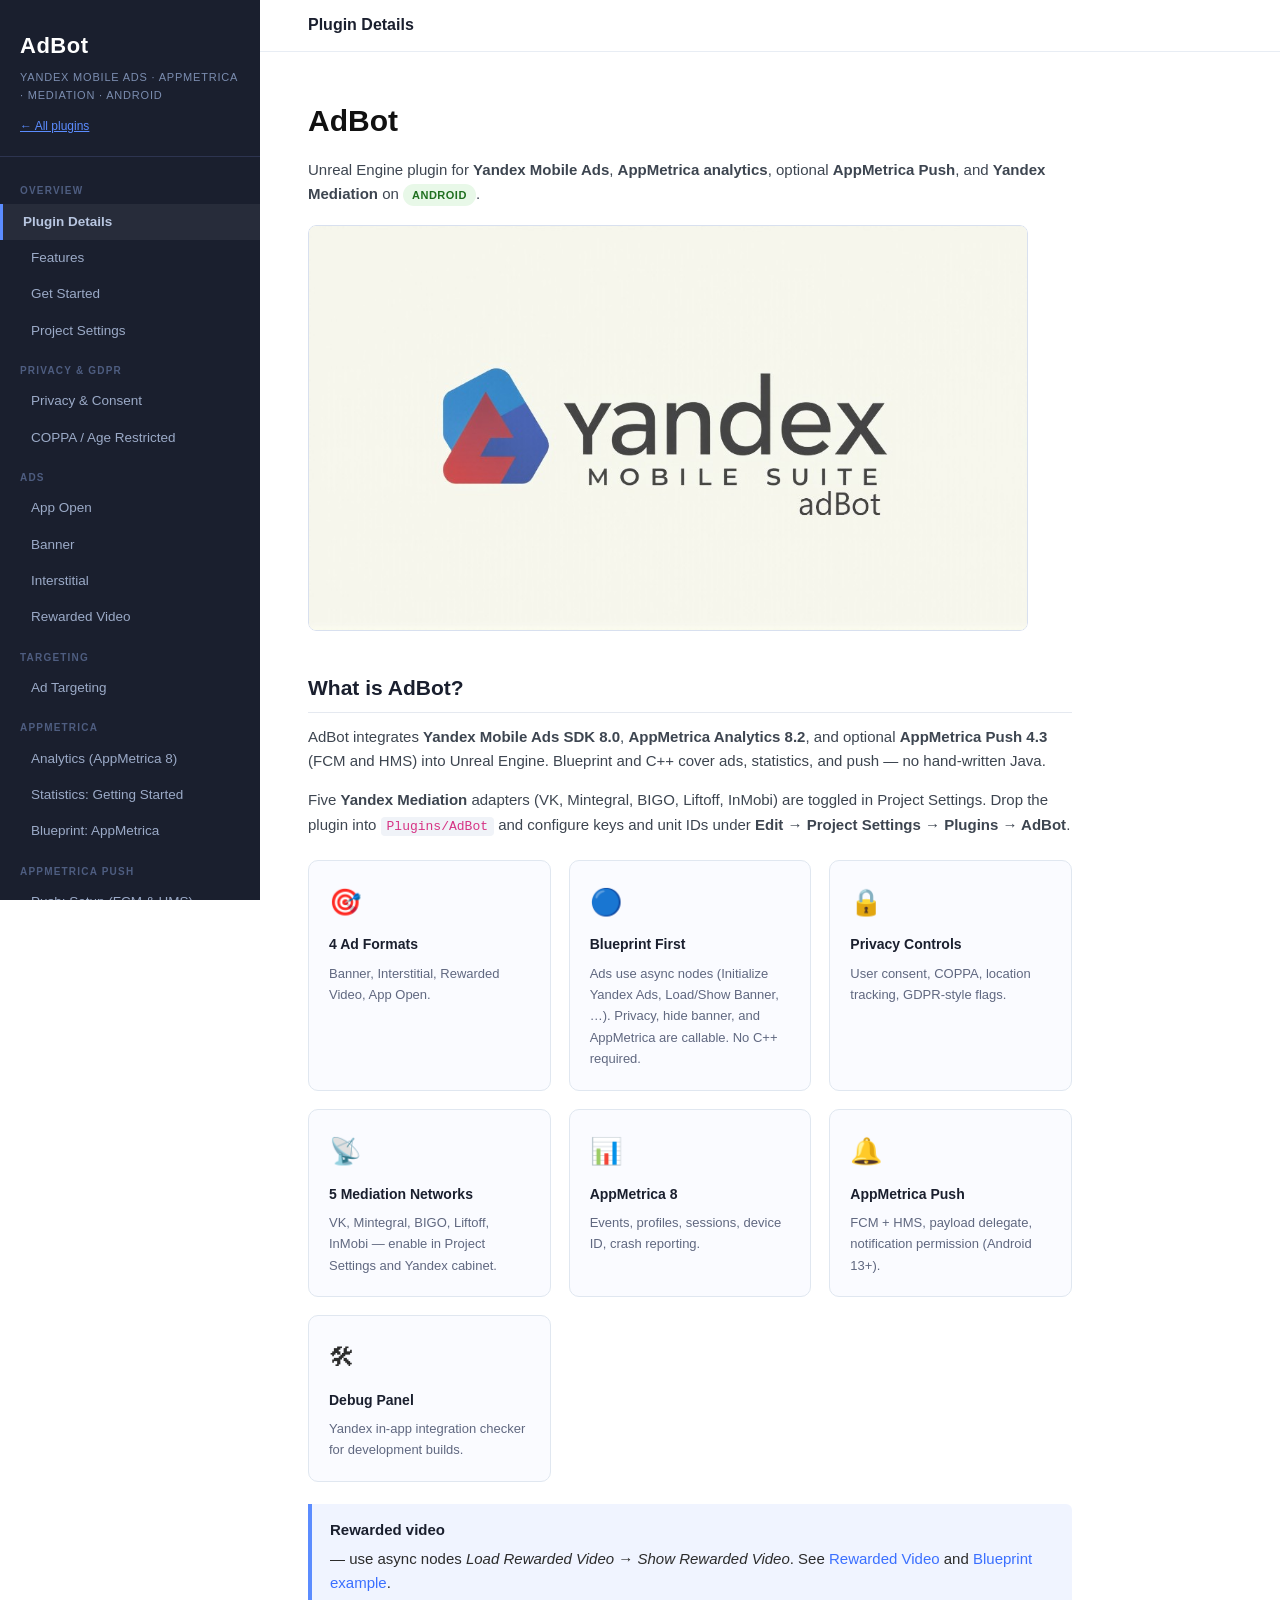
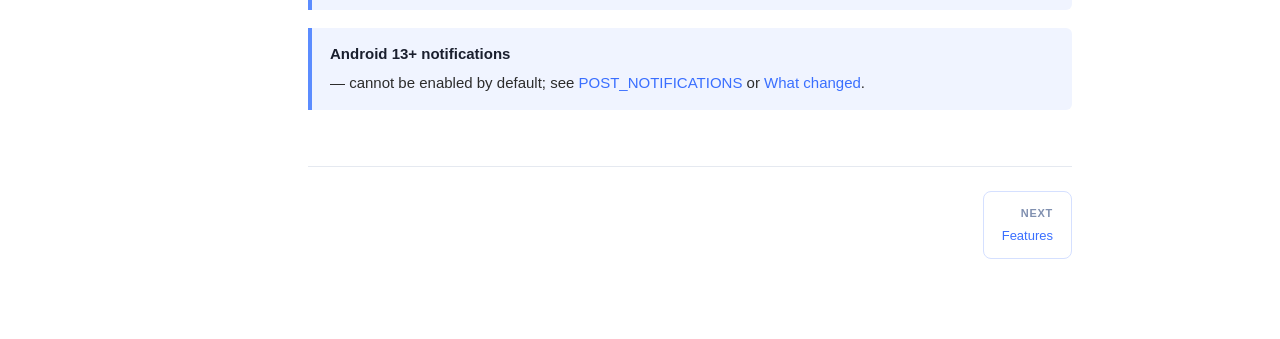
==== commit 00155d47: "UP" ====
--- a/adbot/index.html
+++ b/adbot/index.html
@@ -84,7 +84,9 @@
   <article>
     <h1>AdBot</h1>
     <p>Unreal Engine plugin for <strong>Yandex Mobile Ads</strong>, <strong>AppMetrica analytics</strong>, optional <strong>AppMetrica Push</strong>, and <strong>Yandex Mediation</strong> on <span class="badge android">Android</span>.</p>
-    <div class="img-placeholder lg">[ Plugin Banner Image ]</div>
+    <div class="img-placeholder lg has-img">
+      <img src="images/adbot-plugin-banner.png" alt="AdBot — Yandex Mobile Suite" loading="lazy">
+    </div>
     <h2>What is AdBot?</h2>
     <p>AdBot integrates <strong>Yandex Mobile Ads SDK 8.0</strong>, <strong>AppMetrica Analytics 8.2</strong>, and optional <strong>AppMetrica Push 4.3</strong> (FCM and HMS) into Unreal Engine. Blueprint and C++ cover ads, statistics, and push — no hand-written Java.</p>
     <p>Five <strong>Yandex Mediation</strong> adapters (VK, Mintegral, BIGO, Liftoff, InMobi) are toggled in Project Settings. Drop the plugin into <code>Plugins/AdBot</code> and configure keys and unit IDs under <strong>Edit → Project Settings → Plugins → AdBot</strong>.</p>
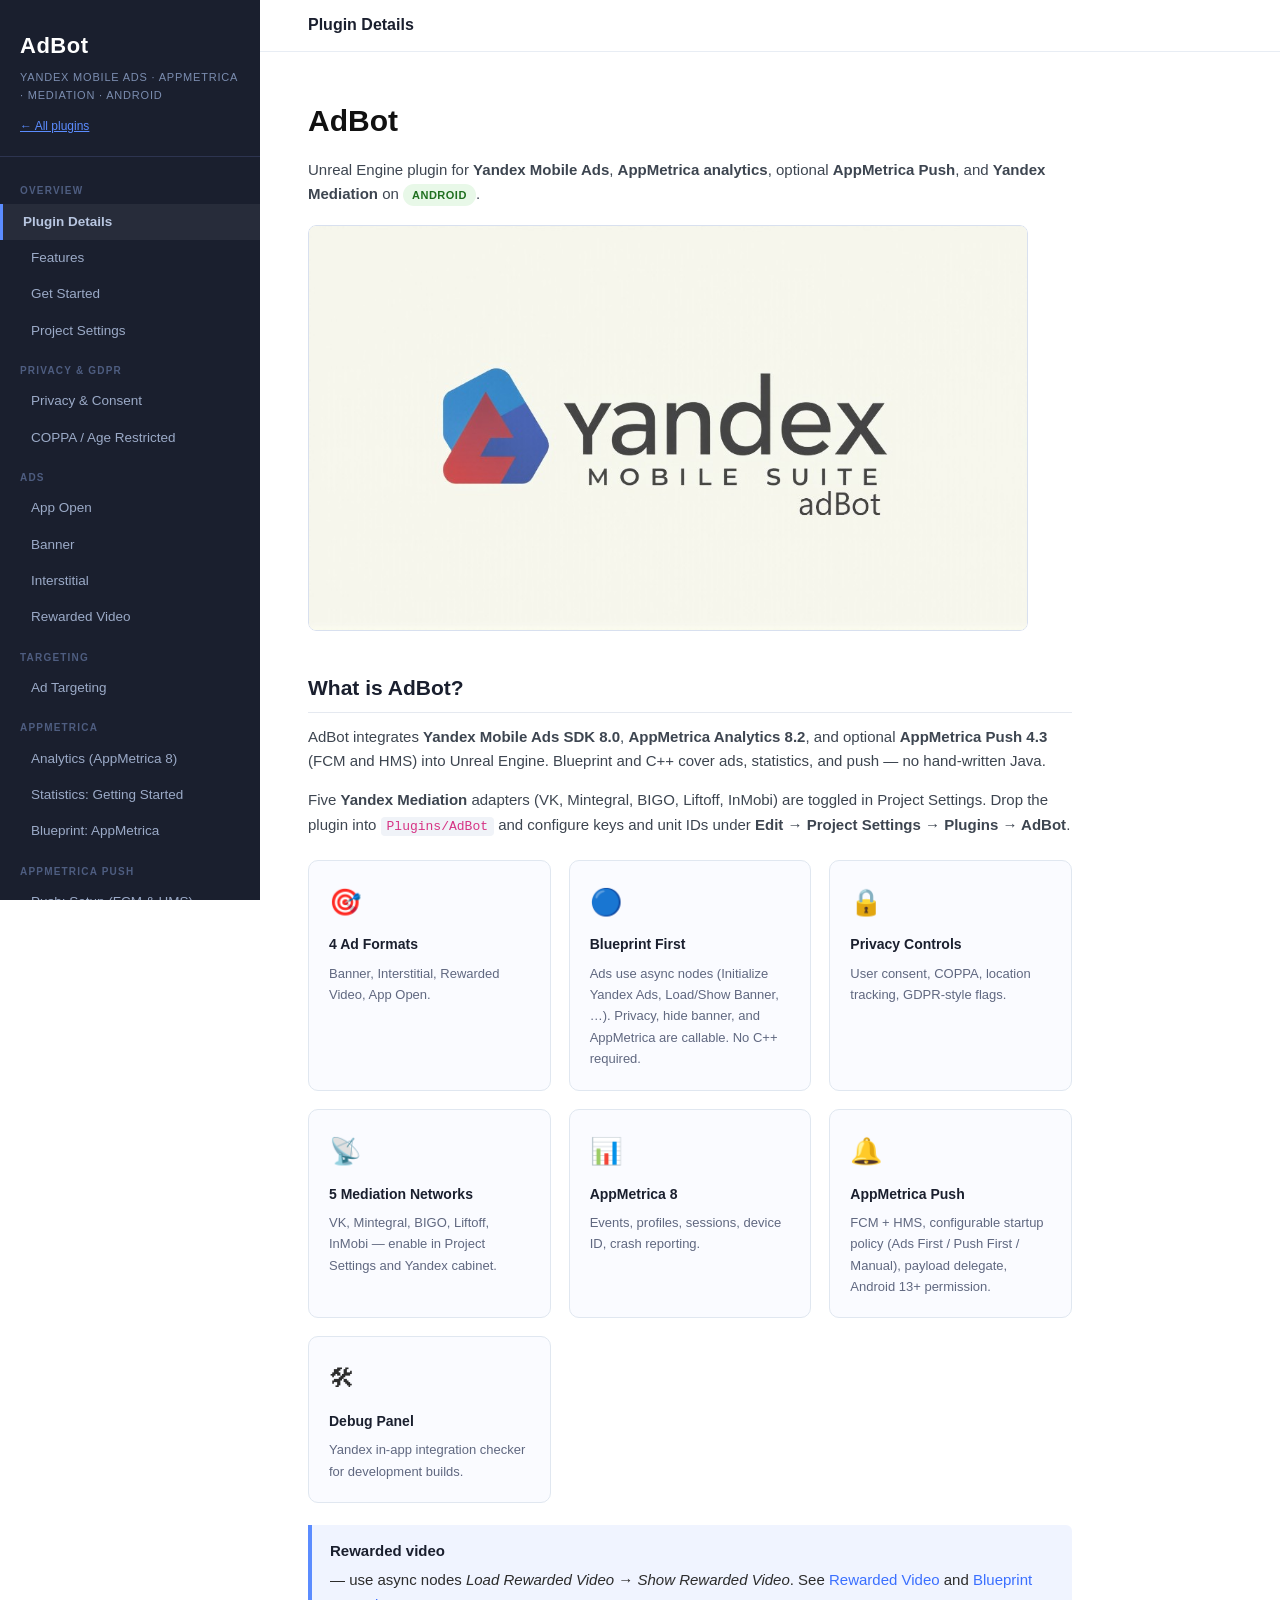
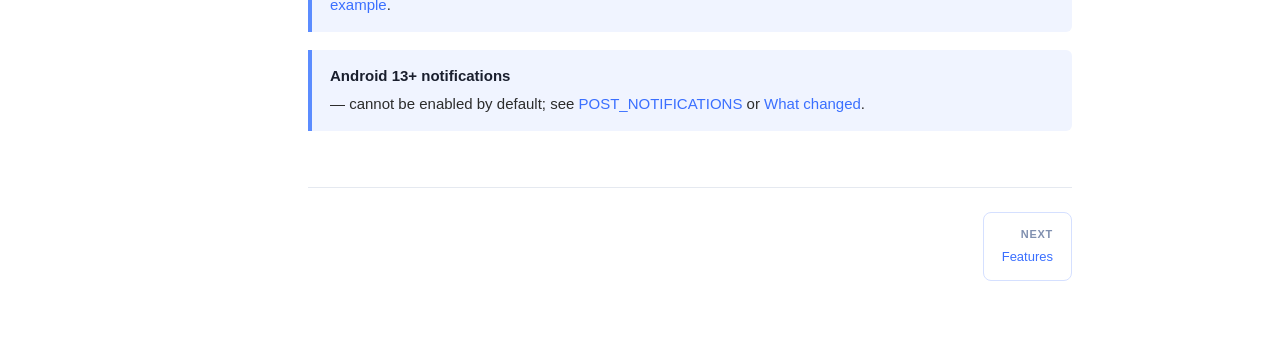
==== commit af705173: "UP" ====
--- a/adbot/index.html
+++ b/adbot/index.html
@@ -96,7 +96,7 @@
       <div class="feature-card"><div class="icon">🔒</div><h4>Privacy Controls</h4><p>User consent, COPPA, location tracking, GDPR-style flags.</p></div>
       <div class="feature-card"><div class="icon">📡</div><h4>5 Mediation Networks</h4><p>VK, Mintegral, BIGO, Liftoff, InMobi — enable in Project Settings and Yandex cabinet.</p></div>
       <div class="feature-card"><div class="icon">📊</div><h4>AppMetrica 8</h4><p>Events, profiles, sessions, device ID, crash reporting.</p></div>
-      <div class="feature-card"><div class="icon">🔔</div><h4>AppMetrica Push</h4><p>FCM + HMS, payload delegate, notification permission (Android 13+).</p></div>
+      <div class="feature-card"><div class="icon">🔔</div><h4>AppMetrica Push</h4><p>FCM + HMS, configurable startup policy (Ads First / Push First / Manual), payload delegate, Android 13+ permission.</p></div>
       <div class="feature-card"><div class="icon">🛠</div><h4>Debug Panel</h4><p>Yandex in-app integration checker for development builds.</p></div>
     </div>
 
@@ -163,7 +163,7 @@
     <h2>Yandex Mediation (5 networks)</h2>
     <p>Optional adapters: <strong>VK Ads (myTarget)</strong>, <strong>Mintegral</strong>, <strong>BIGO Ads</strong>, <strong>Liftoff (Vungle)</strong>, <strong>InMobi</strong>. Each has a toggle under <em>Project Settings → Yandex Mediation (Android)</em>. Enable the network in the <a href="https://partner.yandex.ru/" target="_blank" rel="noopener">Yandex Advertising Network</a> partner cabinet, then rebuild the APK. No extra Blueprint code.</p>
     <h2>AppMetrica Push (optional)</h2>
-    <p>When <em>Enable AppMetrica Push</em> is on, the APK includes FCM/HMS providers. See <a href="#" onclick="show('push-setup',document.querySelector('[onclick*=push-setup]'));return false;">Push: Setup</a>.</p>
+    <p>When <em>Enable AppMetrica Push</em> is on, the APK includes FCM/HMS providers. Startup timing is controlled by <strong>Push Startup Policy</strong> (<em>Ads First</em>, <em>Push First</em>, or <em>Manual</em>). See <a href="#" onclick="show('push-setup',document.querySelector('[onclick*=push-setup]'));return false;">Push: Setup</a>.</p>
     <div class="page-nav">
       <a href="#" onclick="show('home',document.querySelector('[onclick*=home]'))"><span class="label">Previous</span>Plugin Details</a>
       <a href="#" class="next" onclick="show('setup',document.querySelector('[onclick*=setup]'))"><span class="label">Next</span>Get Started</a>
@@ -249,10 +249,10 @@
         <tr><td><strong>Packaging</strong></td><td>Any copied ini path</td><td>UPL reads <strong>project root</strong> <code>Config/DefaultAdBot.ini</code>. In <code>DefaultGame.ini</code>, <code>AllowedConfigFiles</code> must be <code>Config/DefaultAdBot.ini</code> (not a wrong subfolder).</td></tr>
         <tr><td><strong>Banner size</strong></td><td>One preset in Project Settings</td><td><strong>Load Banner → Banner Size</strong> wins. <em>Default Banner Size Preset</em> applies only if <em>Auto Load Banner on SDK Init</em> is on and Blueprint has not called <em>Load Banner</em>.</td></tr>
         <tr><td><strong>AppMetrica statistics</strong></td><td>Same switch as push</td><td><strong>Independent.</strong> Analytics can work while push does not.</td></tr>
-        <tr><td><strong>Push activation</strong></td><td>Immediate at startup</td><td>With <em>Init AppMetrica Push at Startup</em>, activation waits for Yandex SDK init and <strong>first successful banner</strong> <code>onAdLoaded</code> (~90&nbsp;s fallback).</td></tr>
+        <tr><td><strong>Push activation</strong></td><td>Immediate at startup</td><td>Controlled by <strong>Push Startup Policy</strong> when <em>Init AppMetrica Push at Startup</em> is on: <strong>Ads First</strong> (default — waits for Yandex init + first successful banner <code>onAdLoaded</code>, ~90&nbsp;s fallback), <strong>Push First</strong> (push before ads + <em>Push First Ads Cooldown</em>), <strong>Manual</strong> (Blueprint only).</td></tr>
         <tr><td><strong>HMS transport</strong></td><td>Often on by default</td><td><strong>Off by default</strong> — enable only for Huawei with HMS credentials.</td></tr>
         <tr><td><strong>Notifications (Android 13+)</strong></td><td>Manifest permission = notifications on</td><td><strong>Not true.</strong> User must approve the runtime dialog — see <a href="#" onclick="show('push-setup',document.querySelector('[onclick*=push-setup]'));return false;">Push setup</a>.</td></tr>
-        <tr><td><strong>Firebase / FCM</strong></td><td>Only manual fields or only json path</td><td><strong>Prefer Google Services Json</strong> toggle + <strong>Google Services Json Path</strong> (when On and file exists), or toggle Off + manual Firebase fields. Rebuild APK after change.</td></tr>
+        <tr><td><strong>Firebase / FCM</strong></td><td>Only manual fields or only json path</td><td><strong>Import google-services.json…</strong>, or <strong>Prefer Google Services Json</strong> + path, or manual Firebase fields. When JSON mode is ON, <code>PushFirebase*</code> is <strong>auto-synced</strong> into <code>DefaultAdBot.ini</code> for <code>ymp_*</code> manifest meta (fields hidden in UI). Rebuild APK after change.</td></tr>
         <tr><td><strong>SDK init (Blueprint)</strong></td><td>Callable <em>Load Ad Data</em></td><td>Async <strong>Initialize Yandex Ads</strong> → exec <em>Ad Data Loaded</em>. Pure <strong>Is Ad Data Loaded</strong> to gate loads.</td></tr>
       </tbody>
     </table>
@@ -263,10 +263,11 @@
     <h2>Кратко (RU)</h2>
     <ul>
       <li>Настройки AdBot — только в <code>Config/DefaultAdBot.ini</code>, не в <code>DefaultGame.ini</code>.</li>
-      <li><strong>Статистика</strong> AppMetrica и <strong>push</strong> — разные цепочки; статистика может работать без доставки push.</li>
+      <li><strong>Статистика</strong> AppMetrica и <strong>push</strong> — разные цепочки; push требует <code>AppMetrica.activate()</code>, но не обязательно отправку статистики.</li>
+      <li><strong>Push Startup Policy:</strong> <em>Ads First</em> (по умолчанию), <em>Push First</em> (push раньше рекламы + cooldown), <em>Manual</em> (только Blueprint).</li>
       <li><strong>Android 13+:</strong> уведомления <strong>нельзя</strong> включить автоматически — нужен системный диалог и согласие пользователя.</li>
       <li>После изменения push/Firebase — <strong>полная пересборка APK</strong>.</li>
-      <li><strong>Firebase:</strong> переключатель <em>Prefer Google Services Json</em> + путь к json <strong>или</strong> ручные поля Firebase (см. Project Settings).</li>
+      <li><strong>Firebase:</strong> кнопка <em>Import google-services.json…</em>, переключатель <em>Prefer Google Services Json</em> + путь, <strong>или</strong> ручные поля. В JSON-режиме поля <code>PushFirebase*</code> синхронизируются в ini автоматически.</li>
     </ul>
     <div class="page-nav">
       <a href="#" onclick="show('settings',document.querySelector('[onclick*=settings]'))"><span class="label">Previous</span>Project Settings</a>
@@ -336,13 +337,16 @@
       <thead><tr><th>Property</th><th>Default</th><th>Description</th></tr></thead>
       <tbody>
         <tr><td>Enable AppMetrica Push</td><td>Off</td><td>Master switch — adds push SDK + <code>POST_NOTIFICATIONS</code> to manifest; <strong>requires APK rebuild</strong>. Does not enable the system Notifications toggle on Android 13+.</td></tr>
-        <tr><td>Init AppMetrica Push at Startup</td><td>Off</td><td>Defers <code>AppMetricaPush.activate</code> until SDK init + first banner <code>onAdLoaded</code></td></tr>
+        <tr><td>Init AppMetrica Push at Startup</td><td>Off</td><td>Auto <code>AppMetricaPush.activate</code> from onCreate — behaviour follows <strong>Push Startup Policy</strong></td></tr>
+        <tr><td>Push Startup Policy</td><td>Ads First</td><td><strong>Ads First:</strong> wait for Yandex init + first successful banner <code>onAdLoaded</code>. <strong>Push First:</strong> activate push first, delay ads by cooldown. <strong>Manual:</strong> no auto activate — call <em>Activate AppMetrica Push</em> from Blueprint. Shown when both push master switch and startup init are on.</td></tr>
+        <tr><td>Push First Ads Cooldown (ms)</td><td>2500</td><td><strong>Push First</strong> only: minimum delay before <code>YandexAds.initialize</code> and first ad loads after push activate (500–10000)</td></tr>
         <tr><td>Use Firebase Transport (FCM)</td><td>On</td><td>FCM + <code>push-provider-firebase</code></td></tr>
         <tr><td>Use HMS Transport</td><td>Off</td><td>Huawei Push + <code>push-provider-hms</code> — enable only on Huawei devices</td></tr>
-        <tr><td>Prefer Google Services Json</td><td>Off</td><td>When <strong>On</strong>, use <code>google-services.json</code> from the path below instead of manual Firebase fields</td></tr>
-        <tr><td>Google Services Json Path</td><td>—</td><td>Relative to project root, e.g. <code>Build/Android/google-services.json</code>. Shown when toggle is On; file must exist at APK build time</td></tr>
-        <tr><td>Firebase App ID / Sender ID / API Key / Project ID</td><td>—</td><td>When toggle is <strong>Off</strong> (or On but file missing) — see <a href="#" onclick="show('push-setup',document.querySelector('[onclick*=push-setup]'));return false;">Push setup</a></td></tr>
+        <tr><td>Prefer Google Services Json</td><td>Off</td><td>When <strong>On</strong>, copies <code>google-services.json</code> into the APK and <strong>auto-syncs</strong> <code>PushFirebase*</code> into <code>DefaultAdBot.ini</code> for <code>ymp_*</code> manifest meta</td></tr>
+        <tr><td>Google Services Json Path</td><td>—</td><td>Relative to project root, e.g. <code>Build/Android/google-services.json</code>. Shown when toggle is On; file must exist at APK build time. Or use <strong>Import google-services.json…</strong> in Project Settings.</td></tr>
+        <tr><td>Firebase App ID / Sender ID / API Key / Project ID</td><td>—</td><td>When toggle is <strong>Off</strong> — edit manually. When toggle is <strong>On</strong>, auto-synced from JSON (hidden in UI but written to ini). See <a href="#" onclick="show('push-setup',document.querySelector('[onclick*=push-setup]'));return false;">Push setup</a></td></tr>
         <tr><td>HMS App ID</td><td>—</td><td>From <code>agconnect-services.json</code> → <code>app_id</code></td></tr>
+        <tr><td>Default Notification Icon Name</td><td>—</td><td>Drawable resource name (without <code>@drawable/</code>) for the small push icon in the Android notification tray</td></tr>
       </tbody>
     </table>
     <div class="callout warn">
@@ -356,6 +360,10 @@
     <div class="callout warn">
       <strong>Statistics ≠ push</strong>
       AppMetrica events can work while push notifications do not (missing Firebase manifest meta, push not activated, or notification permission denied on Android 13+).
+    </div>
+    <div class="callout">
+      <strong>AppMetrica core vs statistics</strong>
+      Push requires <code>AppMetrica.activate()</code> (core SDK) but not statistics sending. <em>Statistics Enabled = false</em> still allows push; AdBot activates AppMetrica core with data sending off when needed.
     </div>
     <div class="page-nav">
       <a href="#" onclick="show('setup',document.querySelector('[onclick*=setup]'))"><span class="label">Previous</span>Get Started</a>
@@ -630,7 +638,7 @@
 ③ <span class="kw">Set Yandex Ad Targeting …</span>      (optional, AdBot|Yandex Targeting)
 ④ <span class="kw">Initialize Yandex Ads</span>        ← or enable Init Yandex Ads SDK at Startup (Android)
 ⑤ <span class="kw">Load Banner</span> / <span class="kw">Load Interstitial</span> / etc.
-⑥ <span class="kw">Activate AppMetrica Push</span> (optional, after analytics + permission)</code></pre>
+⑥ <span class="kw">Activate AppMetrica Push</span> (optional — required if policy is <em>Manual</em>; otherwise follows <em>Push Startup Policy</em>)</code></pre>
     <div class="page-nav">
       <a href="#" onclick="show('rewarded',document.querySelector('[onclick*=rewarded]'))"><span class="label">Previous</span>Rewarded Video</a>
       <a href="#" class="next" onclick="show('bp-privacy',document.querySelector('[onclick*=bp-privacy]'))"><span class="label">Next</span>Blueprint: Privacy</a>
@@ -912,6 +920,10 @@
       <strong>One AppMetrica per app</strong>
       Do not enable the old marketplace <em>YandexAppMetrica</em> plugin (mobmetricalib 5.x) together with AdBot.
     </div>
+    <div class="callout">
+      <strong>Statistics vs push</strong>
+      <em>Statistics Enabled</em> controls event sending only. AppMetrica Push needs <code>AppMetrica.activate()</code> (core SDK), which AdBot can run even when statistics sending is off.
+    </div>
     <h2>Blueprint nodes</h2>
     <table>
       <thead><tr><th>Node</th><th>Description</th></tr></thead>
@@ -1011,8 +1023,22 @@
       <li><strong>Service accounts → Generate new private key</strong> (JSON).</li>
       <li>Enable FCM API in Google Cloud.</li>
       <li>AppMetrica → Settings → Push notifications → upload JSON under <strong>FCM service account key</strong>.</li>
-      <li>AdBot: <strong>Enable AppMetrica Push</strong>, <strong>Use Firebase Transport</strong>; either <strong>Prefer Google Services Json</strong> + path to <code>google-services.json</code>, or toggle off + manual Firebase fields — see <a href="#" onclick="show('settings',document.querySelector('[onclick*=settings]'));return false;">Project Settings</a>.</li>
+      <li>AdBot: <strong>Enable AppMetrica Push</strong>, <strong>Use Firebase Transport</strong>; use <strong>Import google-services.json…</strong>, or <strong>Prefer Google Services Json</strong> + path to <code>google-services.json</code>, or toggle off + manual Firebase fields — see <a href="#" onclick="show('settings',document.querySelector('[onclick*=settings]'));return false;">Project Settings</a>.</li>
     </ol>
+    <h2>Push Startup Policy</h2>
+    <p>When <em>Init AppMetrica Push at Startup</em> is enabled, <strong>Push Startup Policy</strong> controls when <code>AppMetricaPush.activate</code> runs relative to Yandex Ads:</p>
+    <table>
+      <thead><tr><th>Policy</th><th>When push activates</th><th>Ads behaviour</th><th>Use when</th></tr></thead>
+      <tbody>
+        <tr><td><strong>Ads First</strong> (default)</td><td>After Yandex SDK init + first <strong>successful</strong> banner <code>onAdLoaded</code> (~90&nbsp;s fallback)</td><td>Normal startup</td><td>Safe default — avoids <em>Invalid SDK state</em> from overlapping push and banner WebView</td></tr>
+        <tr><td><strong>Push First</strong></td><td>Early in <code>GameActivity.onCreate</code>, before Yandex Ads init</td><td>Yandex init and first ad loads delayed by <em>Push First Ads Cooldown (ms)</em> (default 2500)</td><td>Need FCM token / push registration immediately without waiting for a banner</td></tr>
+        <tr><td><strong>Manual</strong></td><td>Never automatically — call <em>Activate AppMetrica Push</em> from Blueprint</td><td>Normal startup</td><td>Full control over timing in game code</td></tr>
+      </tbody>
+    </table>
+    <div class="callout">
+      <strong>AppMetrica core vs statistics</strong>
+      Push requires <code>AppMetrica.activate()</code> but not statistics sending. <em>Statistics Enabled = false</em> is OK — AdBot activates AppMetrica core with data sending off when push needs it.
+    </div>
     <h2>Huawei HMS</h2>
     <ol>
       <li>Huawei AppGallery Connect + SHA-256 for all signatures.</li>
@@ -1049,15 +1075,31 @@
     <p><strong>Yes</strong> &mdash; notifications can appear in the Android tray while Unreal is closed. FCM/HMS and AppMetrica Push deliver them natively; Blueprint is not involved in showing the icon.</p>
     <p>Blueprint is required to register the device on first launch, request permission on Android 13+, and handle payload inside the game. See <a href="#" onclick="show('bp-push',document.querySelector('[onclick*=bp-push]'));return false;">Blueprint: Push</a> for three ready-made graphs (startup, cold start, foreground).</p>
     <h2>Runtime (Blueprint order)</h2>
+    <p>Exact order depends on <strong>Push Startup Policy</strong>. Common steps for all policies:</p>
     <ol>
       <li>Rebuild APK with <strong>Enable AppMetrica Push</strong> = ON (Firebase fields baked into manifest at build time).</li>
-      <li><strong>Activate AppMetrica</strong> (or <em>Init AppMetrica at Startup</em>).</li>
-      <li><strong>Load Banner</strong> at least once successfully if using <em>Init AppMetrica Push at Startup</em> (push waits for banner <code>onAdLoaded</code>).</li>
       <li><strong>Request Post Notifications Permission</strong> (Android 13+; on main screen after consent UI).</li>
-      <li><strong>Activate AppMetrica Push</strong> (or rely on deferred startup if <em>Init AppMetrica Push at Startup</em> is on).</li>
       <li><strong>Bind Push Payload Received</strong> on Game Instance.</li>
     </ol>
-    <p>Logcat: <code>adb logcat -s AdBotPush:I YaAdsBridge:I</code>. Look for <code>manifest_meta appIdLen=&gt;0</code>, <code>AppMetrica Push activated</code>. If the user denies permission, notifications stay off until enabled in system settings.</p>
+    <h3>Ads First (default)</h3>
+    <ol>
+      <li><strong>Activate AppMetrica</strong> (or <em>Init AppMetrica at Startup</em>).</li>
+      <li><strong>Initialize Yandex Ads</strong> (or startup init) → <strong>Load Banner</strong> → wait for successful <code>onAdLoaded</code>.</li>
+      <li>Push activates automatically if <em>Init AppMetrica Push at Startup</em> is on — or call <strong>Activate AppMetrica Push</strong> manually after the banner.</li>
+    </ol>
+    <h3>Push First</h3>
+    <ol>
+      <li>Push activates from <code>onCreate</code> — no banner wait.</li>
+      <li>Yandex Ads and first ad loads start after the cooldown (logcat: <code>PushFirst: delaying YandexAds.initialize … ms</code>).</li>
+      <li>Still call <strong>Request Post Notifications Permission</strong> from Blueprint on first main screen.</li>
+    </ol>
+    <h3>Manual</h3>
+    <ol>
+      <li><strong>Activate AppMetrica</strong> (or startup init).</li>
+      <li>Initialize ads and load banners as usual.</li>
+      <li>Call <strong>Activate AppMetrica Push</strong> when your game is ready.</li>
+    </ol>
+    <p>Logcat: <code>adb logcat -s AdBotPush:I YaAdsBridge:I FirebaseMessaging:I</code>. Look for <code>policy=AdsFirst</code> or <code>policy=PushFirst</code>, <code>manifest_meta appIdLen=&gt;0</code>, <code>AppMetrica Push activated</code>. If <code>appIdLen=0</code>, Firebase meta is missing — check JSON import / ini sync and rebuild. If the user denies permission, notifications stay off until enabled in system settings.</p>
     <div class="page-nav">
       <a href="#" onclick="show('metrica-start',document.querySelector('[onclick*=metrica-start]'))"><span class="label">Previous</span>Statistics</a>
       <a href="#" class="next" onclick="show('bp-push',document.querySelector('[onclick*=bp-push]'))"><span class="label">Next</span>Blueprint: Push Graphs</a>
@@ -1108,6 +1150,9 @@
         <tr><td>Is AppMetrica Push Enabled</td><td>Pure</td><td>Branch if push was compiled into the APK (Project Settings)</td></tr>
         <tr><td>Activate AppMetrica Push</td><td>Callable / Async</td><td>Register FCM/HMS token (once per install/session)</td></tr>
         <tr><td>Is AppMetrica Push Activated</td><td>Pure</td><td>Check after async activation</td></tr>
+        <tr><td>Is Post Notifications Permission Granted</td><td>Pure</td><td>Android 13+ runtime permission state</td></tr>
+        <tr><td>Are Notifications Enabled</td><td>Pure</td><td>System notifications toggle for the app</td></tr>
+        <tr><td>Are Post Notifications Allowed</td><td>Pure</td><td>Combined check — use for Branch before requesting permission</td></tr>
         <tr><td>Request Post Notifications Permission</td><td>Callable</td><td>Android 13+ system dialog</td></tr>
         <tr><td>Bind Push Payload Received</td><td>Async</td><td>While UE runs; fires on each push with payload</td></tr>
         <tr><td>Was App Launched From Push</td><td>Pure</td><td>Cold start after user tapped notification</td></tr>
@@ -1137,7 +1182,7 @@
   +-- <span class="kw">Handle Cold Start From Push</span>              <span class="cm">// Graph 2 - same Init</span></code></pre>
     <div class="callout">
       <strong>Startup without Blueprint</strong>
-      Enable <em>Init AppMetrica Push at Startup</em> in Project Settings to call <code>AppMetricaPush.activate</code> from <code>GameActivity.onCreate</code>. You still should call <em>Request Post Notifications Permission</em> and <em>Bind Push Payload Received</em> from Blueprint after the engine starts.
+      Enable <em>Init AppMetrica Push at Startup</em> and choose <strong>Push Startup Policy</strong> in Project Settings. <strong>Ads First</strong> defers push until the first successful banner; <strong>Push First</strong> activates push from <code>onCreate</code>; <strong>Manual</strong> requires <em>Activate AppMetrica Push</em> in Blueprint. You should still call <em>Request Post Notifications Permission</em> and <em>Bind Push Payload Received</em> from Blueprint after the engine starts.
     </div>
 
     <h2>Graph 2 &mdash; Cold start (app was killed, user tapped notification)</h2>
@@ -1161,16 +1206,18 @@
 
     <h2>Recommended Project Settings</h2>
     <ul>
-      <li><strong>Enable AppMetrica Push</strong> = ON &rarr; rebuild APK</li>
+      <li><strong>Enable AppMetrica Push</strong> = ON → rebuild APK</li>
       <li><strong>AppMetrica API Key</strong> filled</li>
-      <li>FCM: <code>google-services.json</code> in <code>Build/Android/</code> or manual Firebase fields + JSON in AppMetrica cabinet</li>
+      <li>FCM: <code>google-services.json</code> via <strong>Import google-services.json…</strong>, or path + <em>Prefer Google Services Json</em>, or manual Firebase fields + JSON in AppMetrica cabinet</li>
+      <li><strong>Push Startup Policy</strong>: <em>Ads First</em> (default) unless you need early push registration — then <em>Push First</em></li>
       <li>Optional: <strong>Init AppMetrica at Startup</strong> + <strong>Init AppMetrica Push at Startup</strong> to reduce Blueprint calls</li>
     </ul>
 
     <h2>Test checklist</h2>
     <ol>
       <li>Package APK with push enabled; install on device.</li>
-      <li>Launch game once; wait for <code>AdBotPush: AppMetrica Push activated</code> in logcat.</li>
+      <li>Launch game once; in logcat check <code>policy=AdsFirst</code> or <code>policy=PushFirst</code> and <code>AdBotPush: AppMetrica Push activated</code>.</li>
+      <li>Verify <code>manifest_meta appIdLen&gt;0</code> — if zero, rebuild after fixing Firebase / JSON sync.</li>
       <li>Grant notification permission on Android 13+.</li>
       <li>Force-stop the app; send a test push from AppMetrica &rarr; notification should appear in the tray.</li>
       <li>Tap the notification &rarr; game opens; Graph 2 should read the payload.</li>
@@ -1254,6 +1301,9 @@
     <h2>Banner — Invalid SDK state (mitigated)</h2>
     <p>On cold start with <code>demo-banner-yandex</code>, <code>BannerAdView.loadAd</code> could return <em>Invalid SDK state</em>. Mitigations in plugin: WebView warmup, deferred first load, AppMetrica activate, preset 90&nbsp;dp (index 7), retries. Prefer production <code>R-M-…</code> banner ID for release.</p>
 
+    <h2>Push vs banner WebView</h2>
+    <p>In <strong>Ads First</strong> policy, push waits for the first <strong>successful</strong> banner <code>onAdLoaded</code> because activating push during banner WebView load caused <em>Invalid SDK state</em>. If you need push registration immediately without a banner, switch to <strong>Push First</strong> — ads start after <em>Push First Ads Cooldown (ms)</em>.</p>
+
     <h2>Interstitial — slow first show</h2>
     <p>First interstitial may appear ~20–35&nbsp;s after launch while the banner priming pipeline runs (by design to avoid parallel WebView loaders). Subsequent interstitials load faster.</p>
 
@@ -1324,7 +1374,7 @@
     <h3>Notifications disabled after install (Android 13+)</h3>
     <p><strong>Expected.</strong> Notifications cannot be on by default — call <em>Request Post Notifications Permission</em> and the user must tap Allow. Until then, system settings show notifications off. See <a href="#" onclick="show('push-setup',document.querySelector('[onclick*=push-setup]'));return false;">POST_NOTIFICATIONS</a> and <a href="#" onclick="show('integration-changes',document.querySelector('[onclick*=integration-changes]'));return false;">What changed</a>.</p>
     <h3>Push notifications do not arrive (but statistics work)</h3>
-    <p>Statistics (AppMetrica) and push are <strong>separate</strong>. Check: (1) settings in <code>Config/DefaultAdBot.ini</code>, not <code>DefaultGame.ini</code>; (2) <em>Enable AppMetrica Push</em> ON and <strong>APK rebuilt</strong> after Firebase field changes; (3) FCM JSON in AppMetrica cabinet; (4) <code>manifest_meta appIdLen&gt;0</code> in logcat; (5) banner reached <code>onAdLoaded</code> if using <em>Init AppMetrica Push at Startup</em>; (6) Android 13+ permission granted; (7) <code>adb logcat -s AdBotPush:I</code>. Full checklist: <a href="#" onclick="show('push-setup',document.querySelector('[onclick*=push-setup]'));return false;">Push setup</a>.</p>
+    <p>Statistics (AppMetrica) and push are <strong>separate</strong>. Check: (1) settings in <code>Config/DefaultAdBot.ini</code>, not <code>DefaultGame.ini</code>; (2) <em>Enable AppMetrica Push</em> ON and <strong>APK rebuilt</strong> after Firebase field changes; (3) FCM JSON in AppMetrica cabinet; (4) <code>manifest_meta appIdLen&gt;0</code> in logcat (if zero — re-import JSON or fill Firebase fields and save); (5) with <strong>Ads First</strong> policy, banner must reach successful <code>onAdLoaded</code> before auto push (use <strong>Push First</strong> to skip this); (6) Android 13+ permission granted; (7) <code>adb logcat -s AdBotPush:I</code>. Full checklist: <a href="#" onclick="show('push-setup',document.querySelector('[onclick*=push-setup]'));return false;">Push setup</a>.</p>
     <div class="page-nav">
       <a href="#" onclick="show('mediation',document.querySelector('[onclick*=mediation]'))"><span class="label">Previous</span>VK Ads Mediation</a>
       <a href="#" class="next" onclick="show('debug',document.querySelector('[onclick*=debug]'))"><span class="label">Next</span>Debug Panel</a>
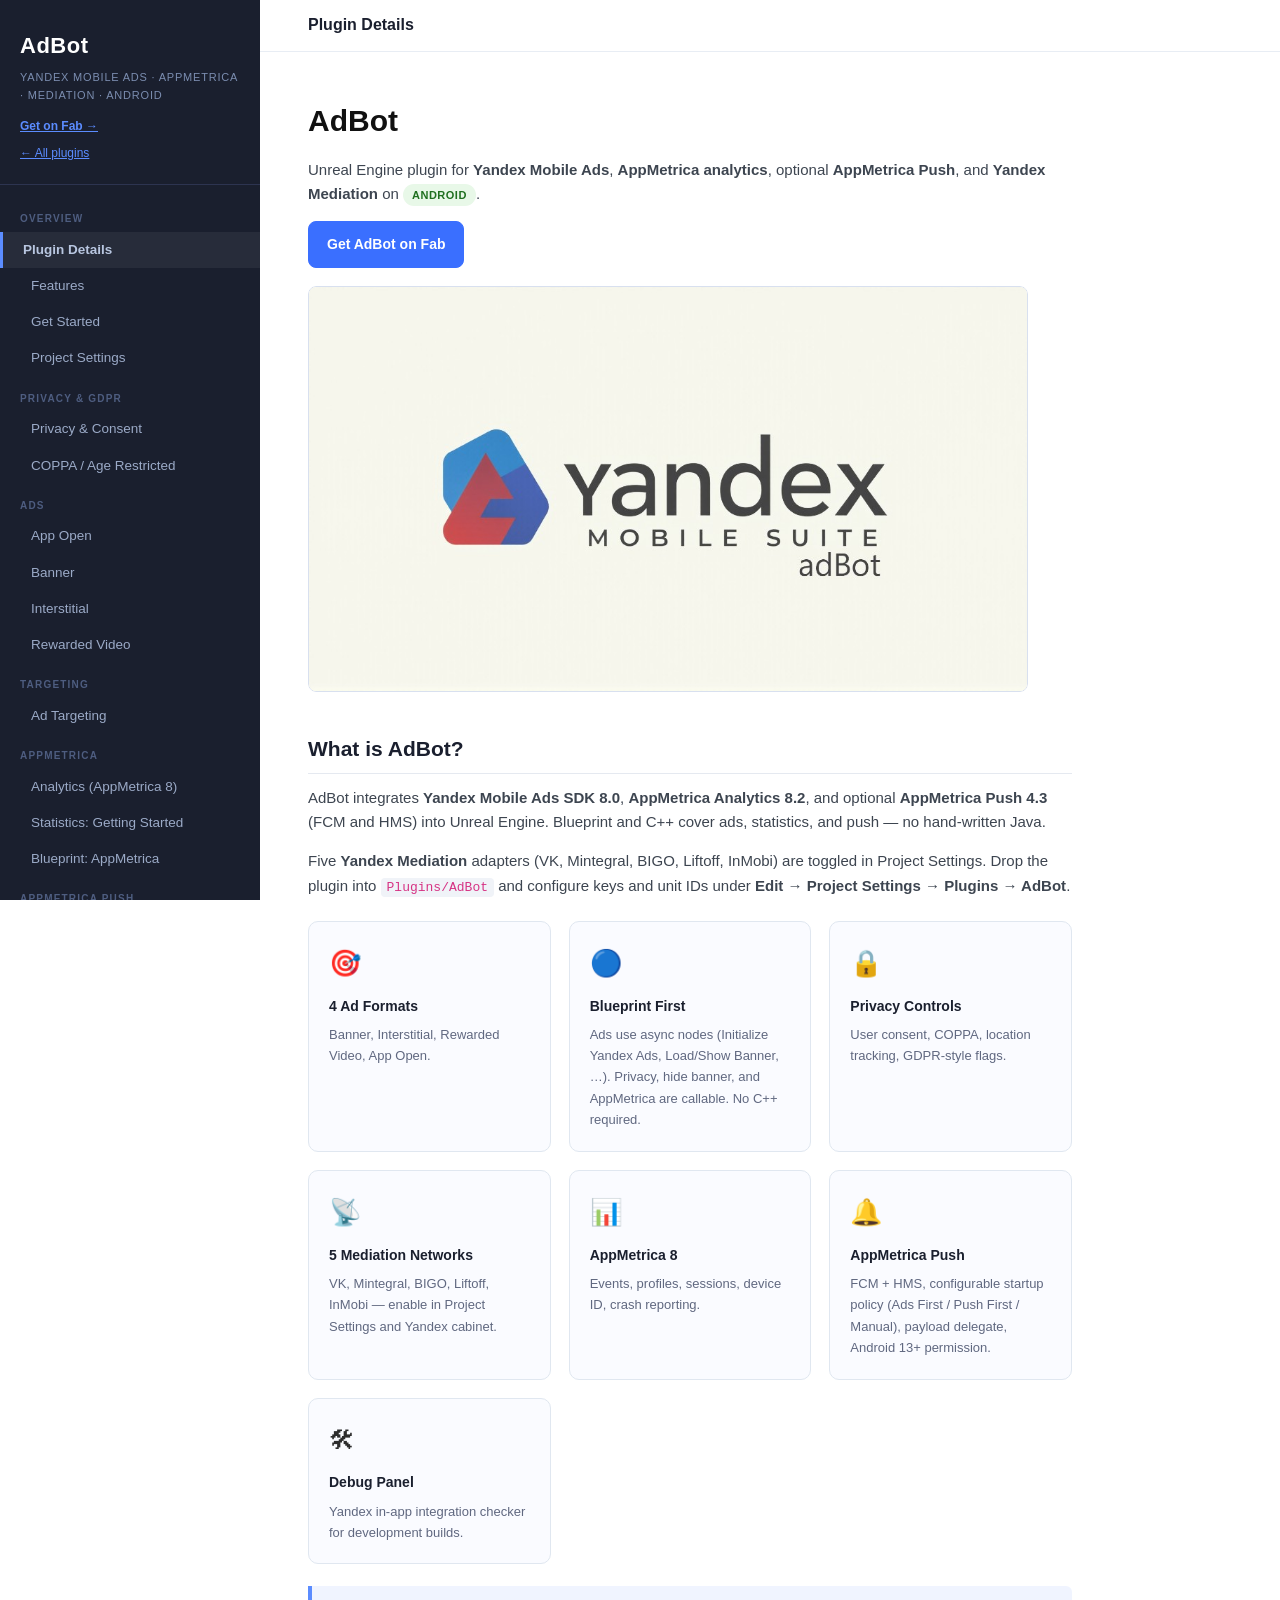
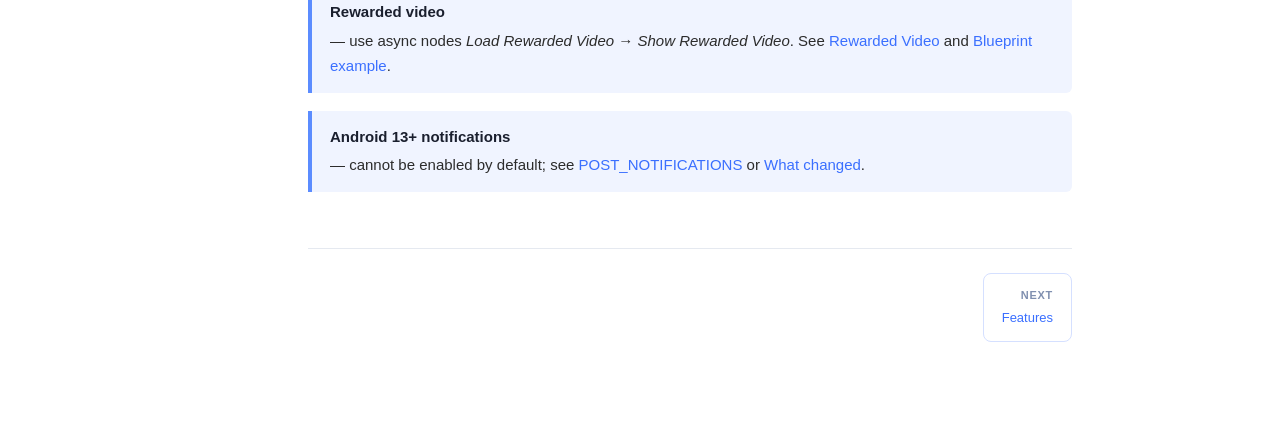
==== commit ab56fe5d: "Add Fab marketplace purchase link for AdBot Co-authored-by: Cursor <cursoragent@cursor.com>" ====
--- a/adbot/index.html
+++ b/adbot/index.html
@@ -15,7 +15,8 @@
   <div class="brand">
     <h1>AdBot</h1>
     <div class="tagline">Yandex Mobile Ads · AppMetrica · Mediation · Android</div>
-    <p style="margin-top:12px;font-size:12px;"><a href="../index.html" style="color:#5b8cff;">← All plugins</a></p>
+    <p style="margin-top:12px;font-size:12px;"><a href="https://www.fab.com/listings/3b5abcce-6957-423b-bfb4-ea51f73c232e" target="_blank" rel="noopener" style="color:#5b8cff;font-weight:600;">Get on Fab →</a></p>
+    <p style="margin-top:8px;font-size:12px;"><a href="../index.html" style="color:#5b8cff;">← All plugins</a></p>
   </div>
   <nav>
     <div class="nav-section">Overview</div>
@@ -68,6 +69,7 @@
     <a href="#" onclick="show('mediation',this)">Yandex Mediation (5 networks)</a>
 
     <div class="nav-section">Support</div>
+    <a href="#" onclick="show('legal',this)">License &amp; Legal</a>
     <a href="#" onclick="show('faq',this)">FAQ</a>
     <a href="#" onclick="show('debug',this)">Debug Panel</a>
     <a href="#" onclick="show('issues',this)">Issues &amp; requests</a>
@@ -84,6 +86,9 @@
   <article>
     <h1>AdBot</h1>
     <p>Unreal Engine plugin for <strong>Yandex Mobile Ads</strong>, <strong>AppMetrica analytics</strong>, optional <strong>AppMetrica Push</strong>, and <strong>Yandex Mediation</strong> on <span class="badge android">Android</span>.</p>
+    <div class="issue-actions" style="margin-top:12px;margin-bottom:4px;">
+      <a class="issue-btn primary" href="https://www.fab.com/listings/3b5abcce-6957-423b-bfb4-ea51f73c232e" target="_blank" rel="noopener">Get AdBot on Fab</a>
+    </div>
     <div class="img-placeholder lg has-img">
       <img src="images/adbot-plugin-banner.png" alt="AdBot — Yandex Mobile Suite" loading="lazy">
     </div>
@@ -184,7 +189,7 @@
       <li>Account in <a href="https://partner.yandex.ru/" target="_blank">Yandex Advertising Network</a></li>
     </ul>
     <h2>1. Add the Plugin</h2>
-    <p>Copy the <code>AdBot</code> plugin folder into your project's <code>Plugins/</code> directory:</p>
+    <p>Purchase and download from <a href="https://www.fab.com/listings/3b5abcce-6957-423b-bfb4-ea51f73c232e" target="_blank" rel="noopener">Fab</a>, then copy the <code>AdBot</code> plugin folder into your project's <code>Plugins/</code> directory:</p>
     <pre><code>YourProject/
   Plugins/
     AdBot/          ← paste here
@@ -1309,7 +1314,7 @@
 
     <div class="page-nav">
       <a href="#" onclick="show('sdk-build',document.querySelector('[onclick*=sdk-build]'))"><span class="label">Previous</span>SDK &amp; Build</a>
-      <a href="#" class="next" onclick="show('mediation',document.querySelector('[onclick*=mediation]'))"><span class="label">Next</span>VK Ads Mediation</a>
+      <a href="#" class="next" onclick="show('legal',document.querySelector('[onclick*=legal]'))"><span class="label">Next</span>License &amp; Legal</a>
     </div>
   </article>
 </section>
@@ -1342,8 +1347,67 @@
       <li>Enable only needed toggles in UE (smaller APK).</li>
       <li>Verify in <strong>Show Yandex Ads Debug Panel</strong> after install.</li>
     </ol>
+    <div class="callout">
+      <strong>Legal — Mintegral and other networks</strong>
+      Gradle pulls Yandex <em>mediation adapters</em>, not SDKs bundled inside AdBot. For Mintegral, you may also need Mintegral&rsquo;s partner/SDK terms in addition to Yandex setup. See <a href="../legal/index.html#distribution">Android SDK distribution</a> and <a href="../legal/THIRD_PARTY_NOTICES.md">THIRD_PARTY_NOTICES.md</a>.
+    </div>
     <div class="page-nav">
       <a href="#" onclick="show('cpp-rewarded',document.querySelector('[onclick*=cpp-rewarded]'))"><span class="label">Previous</span>C++: Rewarded</a>
+      <a href="#" class="next" onclick="show('faq',document.querySelector('[onclick*=faq]'))"><span class="label">Next</span>FAQ</a>
+    </div>
+  </article>
+</section>
+
+<!-- LEGAL -->
+<section id="legal" class="page-section">
+  <div class="topbar"><h2>License &amp; Legal</h2></div>
+  <article>
+    <h1>License, EULA &amp; third-party SDKs</h1>
+    <p>AdBot is published on <a href="https://www.fab.com/" target="_blank" rel="noopener">Fab</a> by <strong>Viktar Karpuk</strong> (self-employed, Republic of Belarus), trading as <strong>Sync3D</strong>. Legal files ship with the plugin in <code>Plugins/AdBot/</code> and are mirrored on this site.</p>
+    <table>
+      <thead><tr><th>File (in plugin folder)</th><th>Purpose</th></tr></thead>
+      <tbody>
+        <tr><td><code>LICENSE.txt</code></td><td>AdBot plugin EULA — use, restrictions, disclaimer</td></tr>
+        <tr><td><code>THIRD_PARTY_NOTICES.md</code></td><td>Gradle/Maven SDK list (Yandex, AppMetrica, Firebase, mediation) and buyer obligations</td></tr>
+        <tr><td><code>CHANGELOG.md</code></td><td>Version history</td></tr>
+      </tbody>
+    </table>
+    <div class="callout">
+      <strong>Full legal page</strong>
+      EULA summary, third-party tables, and compliance checklist: <a href="../legal/index.html">License &amp; Legal (standalone)</a>.
+    </div>
+    <h2>EULA (summary)</h2>
+    <ul>
+      <li>License to use and modify AdBot source in your Unreal Engine projects (Fab/Epic terms also apply).</li>
+      <li>No redistribution or resale as a standalone marketplace plugin.</li>
+      <li>Third-party Android SDKs are resolved at APK build time — separate vendor licenses apply.</li>
+      <li>Provided &ldquo;AS IS&rdquo; without warranty. Publisher: Viktar Karpuk (Sync3D) — <a href="https://sync3d.com" target="_blank" rel="noopener">sync3d.com</a>.</li>
+    </ul>
+    <h2>Android SDK distribution</h2>
+    <p>AdBot does <strong>not</strong> ship Yandex, AppMetrica, or mediation SDK binaries in the marketplace plugin ZIP. Your Android build resolves them from Maven. You accept each vendor&rsquo;s license when you build and ship your game.</p>
+    <ul>
+      <li><strong>Yandex Mobile Ads SDK</strong> — <a href="https://yandex.com/legal/mobileads_sdk_agreement/" target="_blank" rel="noopener">License Agreement</a>. Do not redistribute the SDK; apps built with it must include: <em>&ldquo;Developed with the use of Yandex Mobile Ads SDK&rdquo;</em> (Section 3.3).</li>
+      <li><strong>AppMetrica</strong> — <a href="https://yandex.com/legal/appmetrica_termsofuse/" target="_blank" rel="noopener">Terms of Use</a>.</li>
+      <li><strong>Mintegral (optional)</strong> — Yandex adapter <code>mobileads-mintegral:17.0.41.0</code>; Mintegral SDK/terms apply when enabled — <a href="https://www.mintegral.com/en/terms-of-service/" target="_blank" rel="noopener">Terms of Service</a> (not privacy policy only).</li>
+    </ul>
+    <p>Details: <a href="../legal/index.html#distribution">standalone legal page</a> · <a href="../legal/THIRD_PARTY_NOTICES.md">THIRD_PARTY_NOTICES.md</a></p>
+    <h2>Third-party SDKs (summary)</h2>
+    <p>When you package Android, Gradle downloads for example:</p>
+    <ul>
+      <li><code>com.yandex.android:mobileads:8.0.0</code></li>
+      <li><code>io.appmetrica.analytics:analytics:8.2.0</code></li>
+      <li>Optional: mediation adapters, AppMetrica Push, Firebase/HMS (when enabled in Project Settings)</li>
+    </ul>
+    <p>You need your own Yandex / AppMetrica accounts; for push also Firebase and/or Huawei setup.</p>
+    <h2>Privacy &amp; compliance (your game)</h2>
+    <p>AdBot exposes technical privacy controls — it does <strong>not</strong> provide legal text or a CMP. You are responsible for GDPR, COPPA, ad consent, and Android 13+ notification permission.</p>
+    <ul>
+      <li><a href="#" onclick="show('privacy',document.querySelector('[onclick*=privacy]'));return false;">Privacy &amp; Consent</a></li>
+      <li><a href="#" onclick="show('coppa',document.querySelector('[onclick*=coppa]'));return false;">COPPA / Age Restricted</a></li>
+      <li><a href="#" onclick="show('push-setup',document.querySelector('[onclick*=push-setup]'));return false;">Push — POST_NOTIFICATIONS</a></li>
+    </ul>
+    <div class="page-nav">
+      <a href="#" onclick="show('tips',document.querySelector('[onclick*=tips]'))"><span class="label">Previous</span>Tips &amp; troubleshooting</a>
       <a href="#" class="next" onclick="show('faq',document.querySelector('[onclick*=faq]'))"><span class="label">Next</span>FAQ</a>
     </div>
   </article>
@@ -1361,7 +1425,9 @@
     <h3>Does this plugin support iOS?</h3>
     <p>No. The plugin targets <strong>Android</strong> only via the Yandex Mobile Ads Android SDK. All JNI/UPL code is Android-specific. Blueprint nodes are safe to call on non-Android platforms (they do nothing).</p>
     <h3>Which Yandex SDK version is included?</h3>
-    <p>The plugin bundles <code>mobileads 8.0.0</code> (local Maven AAR) and the VK adapter <code>mobileads-mytarget 5.45.3.1</code>.</p>
+    <p>Gradle resolves <code>com.yandex.android:mobileads:8.0.0</code> and <code>io.appmetrica.analytics:analytics:8.2.0</code> from Maven at Android package time (not bundled in the plugin ZIP). Optional VK mediation adapter: <code>mobileads-mytarget:5.45.3.1</code> when enabled.</p>
+    <h3>Where are third-party licenses documented?</h3>
+    <p><a href="../legal/index.html">License &amp; Legal</a> explains the Gradle distribution model, Yandex Section 3.2/3.3 attribution, and links to vendor <strong>software licenses</strong> (including Mintegral Terms of Service). Privacy policies are listed separately in <a href="../legal/THIRD_PARTY_NOTICES.md">THIRD_PARTY_NOTICES.md</a>.</p>
     <h3>How do I test ads without a real Yandex account?</h3>
     <p>Use the demo placement IDs:<br>
     <code>demo-banner-yandex</code>, <code>demo-interstitial-yandex</code>, <code>demo-rewarded-yandex</code>, <code>demo-appopenad-yandex</code></p>
@@ -1376,7 +1442,7 @@
     <h3>Push notifications do not arrive (but statistics work)</h3>
     <p>Statistics (AppMetrica) and push are <strong>separate</strong>. Check: (1) settings in <code>Config/DefaultAdBot.ini</code>, not <code>DefaultGame.ini</code>; (2) <em>Enable AppMetrica Push</em> ON and <strong>APK rebuilt</strong> after Firebase field changes; (3) FCM JSON in AppMetrica cabinet; (4) <code>manifest_meta appIdLen&gt;0</code> in logcat (if zero — re-import JSON or fill Firebase fields and save); (5) with <strong>Ads First</strong> policy, banner must reach successful <code>onAdLoaded</code> before auto push (use <strong>Push First</strong> to skip this); (6) Android 13+ permission granted; (7) <code>adb logcat -s AdBotPush:I</code>. Full checklist: <a href="#" onclick="show('push-setup',document.querySelector('[onclick*=push-setup]'));return false;">Push setup</a>.</p>
     <div class="page-nav">
-      <a href="#" onclick="show('mediation',document.querySelector('[onclick*=mediation]'))"><span class="label">Previous</span>VK Ads Mediation</a>
+      <a href="#" onclick="show('legal',document.querySelector('[onclick*=legal]'))"><span class="label">Previous</span>License &amp; Legal</a>
       <a href="#" class="next" onclick="show('debug',document.querySelector('[onclick*=debug]'))"><span class="label">Next</span>Debug Panel</a>
     </div>
   </article>
@@ -1418,11 +1484,11 @@
   <article>
     <h1>GitHub Issues</h1>
     <p>Bug reports, integration help, and feature requests are tracked in the public issue tracker:</p>
-    <p><a href="https://github.com/xaser3d/AdBot/issues" target="_blank" rel="noopener">github.com/xaser3d/AdBot/issues</a></p>
+    <p><a href="https://github.com/xaser3d/sync3d/issues" target="_blank" rel="noopener">github.com/xaser3d/sync3d/issues</a></p>
     <div class="issue-actions">
-      <a class="issue-btn primary" href="https://github.com/xaser3d/AdBot/issues/new" target="_blank" rel="noopener">Open new issue</a>
-      <a class="issue-btn" href="https://github.com/xaser3d/AdBot/issues" target="_blank" rel="noopener">Browse issues</a>
-      <a class="issue-btn" href="https://github.com/xaser3d/AdBot" target="_blank" rel="noopener">Repository</a>
+      <a class="issue-btn primary" href="https://github.com/xaser3d/sync3d/issues/new" target="_blank" rel="noopener">Open new issue</a>
+      <a class="issue-btn" href="https://github.com/xaser3d/sync3d/issues" target="_blank" rel="noopener">Browse issues</a>
+      <a class="issue-btn" href="https://github.com/xaser3d/sync3d" target="_blank" rel="noopener">Repository</a>
     </div>
     <h2>What to include</h2>
     <table>
@@ -1438,7 +1504,7 @@
       Try demo ad units (<code>demo-banner-yandex</code>, etc.), read <a href="#" onclick="show('faq',document.querySelector('[onclick*=faq]'));return false;">FAQ</a> and <a href="#" onclick="show('integration-changes',document.querySelector('[onclick*=integration-changes]'));return false;">What changed</a>. For ads not showing, capture output from <a href="#" onclick="show('debug',document.querySelector('[onclick*=debug]'));return false;">Debug Panel</a>.
     </div>
     <h2>Not a GitHub issue?</h2>
-    <p>Marketplace / Fab purchase support may go through Epic’s channel for the product listing. Technical AdBot questions still benefit from a public issue (others can search answers later).</p>
+    <p>Marketplace / Fab purchase support may go through Epic’s channel for the <a href="https://www.fab.com/listings/3b5abcce-6957-423b-bfb4-ea51f73c232e" target="_blank" rel="noopener">Fab product listing</a>. Technical AdBot questions still benefit from a public issue (others can search answers later).</p>
     <div class="page-nav">
       <a href="#" onclick="show('debug',document.querySelector('[onclick*=debug]'))"><span class="label">Previous</span>Debug Panel</a>
       <a href="#" class="next" onclick="show('contact',document.querySelector('[onclick*=contact]'))"><span class="label">Next</span>Contact</a>
@@ -1451,9 +1517,10 @@
   <div class="topbar"><h2>Contact</h2></div>
   <article>
     <h1>Contact &amp; Support</h1>
-    <p>For bugs and feature requests, use <a href="#" onclick="show('issues',document.querySelector('[onclick*=issues]'));return false;">GitHub Issues</a> (<a href="https://github.com/xaser3d/AdBot/issues/new" target="_blank" rel="noopener">open new issue</a>).</p>
+    <p><strong>Fab:</strong> <a href="https://www.fab.com/listings/3b5abcce-6957-423b-bfb4-ea51f73c232e" target="_blank" rel="noopener">Purchase / download AdBot</a></p>
+    <p>For bugs and feature requests, use <a href="#" onclick="show('issues',document.querySelector('[onclick*=issues]'));return false;">GitHub Issues</a> (<a href="https://github.com/xaser3d/sync3d/issues/new" target="_blank" rel="noopener">open new issue</a>).</p>
     <h2>GitHub Repository</h2>
-    <p><a href="https://github.com/xaser3d/AdBot" target="_blank" rel="noopener">github.com/xaser3d/AdBot</a> · <a href="https://github.com/xaser3d/AdBot/issues" target="_blank" rel="noopener">Issues</a></p>
+    <p><a href="https://github.com/xaser3d/sync3d" target="_blank" rel="noopener">github.com/xaser3d/sync3d</a> · <a href="https://github.com/xaser3d/sync3d/issues" target="_blank" rel="noopener">Issues</a></p>
     <h2>Before Contacting Support</h2>
     <ol>
       <li>Enable SDK Logging and capture a Logcat output filtered by <code>YandexAds</code> and <code>AdBot</code>.</li>
